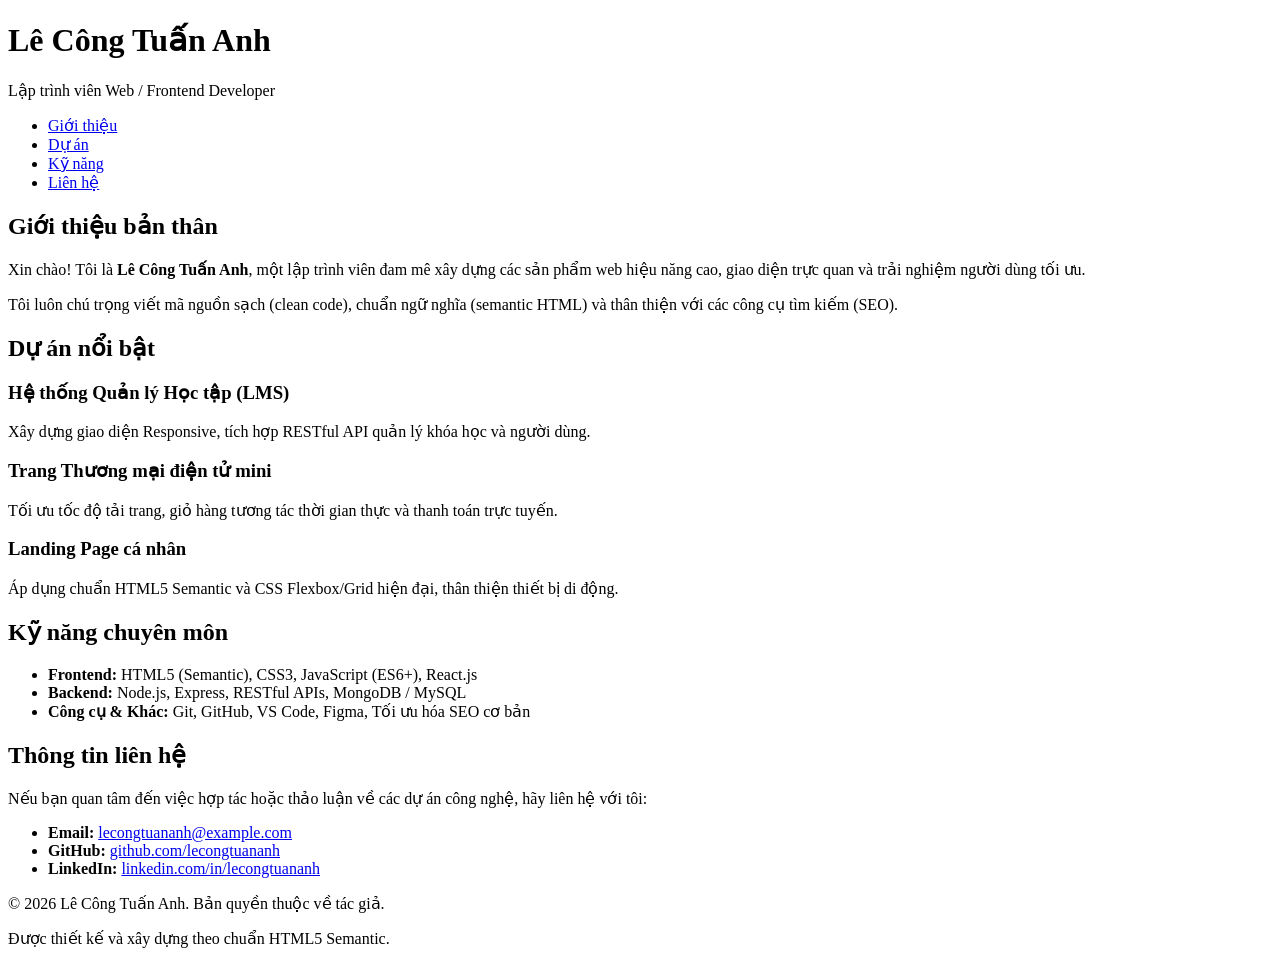
==== index.html @ 3edb9e1e "Them index.html cua Tuan Anh" ====
<!DOCTYPE html>
<html lang="vi">
<head>
    <meta charset="UTF-8">
    <meta name="viewport" content="width=device-width, initial-scale=1.0">
    <title>Portfolio - Lê Công Tuấn Anh</title>
</head>
<body>

    <!-- ==========================================================================
        1. THẺ <header> (PHẦN ĐẦU TRANG)
        - VAI TRÒ SEMANTIC: 
          Đại diện cho phần đầu giới thiệu của toàn trang web hoặc của một phân đoạn.
          Thông thường, <header> chứa thông tin nhận diện thương hiệu cá nhân (tên, chức danh,
          ảnh đại diện, slogan) và thanh điều hướng chính (<nav>).
       ========================================================================== -->
    <header>
        <div class="logo">
            <h1>Lê Công Tuấn Anh</h1>
            <p>Lập trình viên Web / Frontend Developer</p>
        </div>

        <!-- ======================================================================
            2. THẺ <nav> (KHỐI ĐIỀU HƯỚNG)
            - VAI TRÒ SEMANTIC: 
              Xác định một khối chứa các liên kết điều hướng quan trọng của website 
              (chuyển hướng giữa các mục trong trang hoặc sang trang con).
              Giúp công cụ tìm kiếm (SEO) và thiết bị hỗ trợ tiếp cận (Screen Readers) 
              dễ dàng nhận diện đây là thanh menu chính.
           ====================================================================== -->
        <nav aria-label="Menu điều hướng chính">
            <ul>
                <li><a href="#about">Giới thiệu</a></li>
                <li><a href="#projects">Dự án</a></li>
                <li><a href="#skills">Kỹ năng</a></li>
                <li><a href="#contact">Liên hệ</a></li>
            </ul>
        </nav>
    </header>

    <!-- ==========================================================================
        3. THẺ <main> (NỘI DUNG TRỌNG TÂM CỦA TRANG)
        - VAI TRÒ SEMANTIC: 
          Bao bọc toàn bộ nội dung chính, quan trọng và duy nhất của trang web.
          Chuẩn HTML5 quy định: Trong một tài liệu web chỉ nên có duy nhất 1 thẻ <main> 
          hiển thị (không ẩn). Nội dung trong <main> không được lặp lại ở các trang khác 
          (như menu chung, sidebar dùng chung hay footer chung).
       ========================================================================== -->
    <main>

        <!-- ======================================================================
            4. THẺ <section> (CÁC PHÂN ĐOẠN NỘI DUNG THEO CHỦ ĐỀ)
            - VAI TRÒ SEMANTIC: 
              Đại diện cho một phân đoạn tài liệu độc lập theo một chủ đề cụ thể.
              Theo tiêu chuẩn HTML5, mỗi <section> nên đi kèm một thẻ tiêu đề (heading 
              từ <h2> đến <h6>) để định danh và phân cấp cấu trúc cho công cụ tìm kiếm.
           ====================================================================== -->

        <!-- Section 1: Giới thiệu bản thân -->
        <section id="about">
            <h2>Giới thiệu bản thân</h2>
            <p>
                Xin chào! Tôi là <strong>Lê Công Tuấn Anh</strong>, một lập trình viên đam mê xây dựng 
                các sản phẩm web hiệu năng cao, giao diện trực quan và trải nghiệm người dùng tối ưu.
            </p>
            <p>
                Tôi luôn chú trọng viết mã nguồn sạch (clean code), chuẩn ngữ nghĩa (semantic HTML) 
                và thân thiện với các công cụ tìm kiếm (SEO).
            </p>
        </section>

        <!-- Section 2: Dự án tiêu biểu -->
        <section id="projects">
            <h2>Dự án nổi bật</h2>
            <div class="project-grid">
                <article class="project-card">
                    <h3>Hệ thống Quản lý Học tập (LMS)</h3>
                    <p>Xây dựng giao diện Responsive, tích hợp RESTful API quản lý khóa học và người dùng.</p>
                </article>
                <article class="project-card">
                    <h3>Trang Thương mại điện tử mini</h3>
                    <p>Tối ưu tốc độ tải trang, giỏ hàng tương tác thời gian thực và thanh toán trực tuyến.</p>
                </article>
                <article class="project-card">
                    <h3>Landing Page cá nhân</h3>
                    <p>Áp dụng chuẩn HTML5 Semantic và CSS Flexbox/Grid hiện đại, thân thiện thiết bị di động.</p>
                </article>
            </div>
        </section>

        <!-- Section 3: Kỹ năng chuyên môn -->
        <section id="skills">
            <h2>Kỹ năng chuyên môn</h2>
            <ul class="skills-list">
                <li><strong>Frontend:</strong> HTML5 (Semantic), CSS3, JavaScript (ES6+), React.js</li>
                <li><strong>Backend:</strong> Node.js, Express, RESTful APIs, MongoDB / MySQL</li>
                <li><strong>Công cụ & Khác:</strong> Git, GitHub, VS Code, Figma, Tối ưu hóa SEO cơ bản</li>
            </ul>
        </section>

        <!-- Section 4 (Bổ sung): Liên hệ -->
        <section id="contact">
            <h2>Thông tin liên hệ</h2>
            <p>Nếu bạn quan tâm đến việc hợp tác hoặc thảo luận về các dự án công nghệ, hãy liên hệ với tôi:</p>
            <ul class="skills-list">
                <li><strong>Email:</strong> <a href="mailto:lecongtuananh@example.com">lecongtuananh@example.com</a></li>
                <li><strong>GitHub:</strong> <a href="https://github.com" target="_blank" rel="noopener noreferrer">github.com/lecongtuananh</a></li>
                <li><strong>LinkedIn:</strong> <a href="https://linkedin.com" target="_blank" rel="noopener noreferrer">linkedin.com/in/lecongtuananh</a></li>
            </ul>
        </section>

    </main>

    <!-- ==========================================================================
        5. THẺ <footer> (PHẦN CHÂN TRANG)
        - VAI TRÒ SEMANTIC: 
          Đại diện cho phần kết thúc của trang web (hoặc của một section/article).
          Thường chứa các thông tin như: Bản quyền tác giả (copyright), các liên kết pháp lý,
          chính sách bảo mật, liên kết mạng xã hội hoặc thông tin tác giả.
       ========================================================================== -->
    <footer>
        <p>&copy; 2026 Lê Công Tuấn Anh. Bản quyền thuộc về tác giả.</p>
        <p>Được thiết kế và xây dựng theo chuẩn HTML5 Semantic.</p>
    </footer>

</body>
</html>
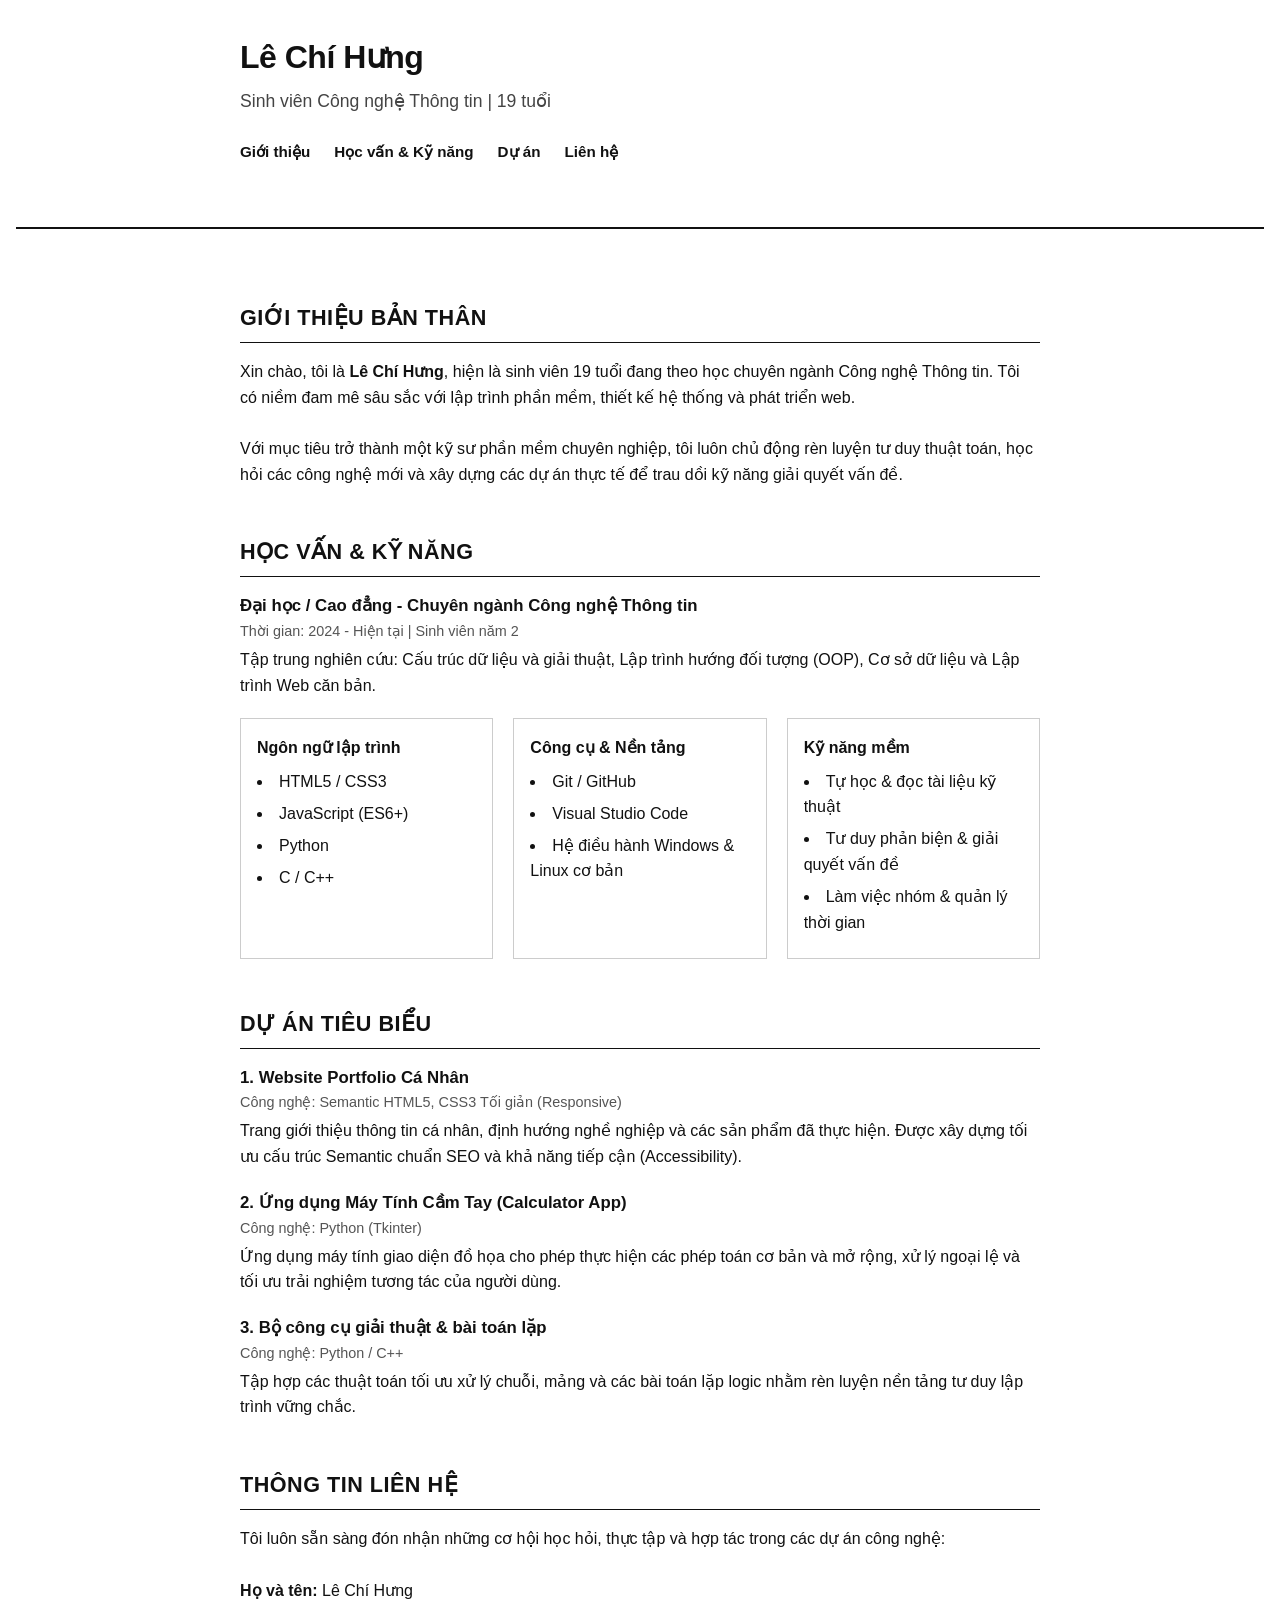
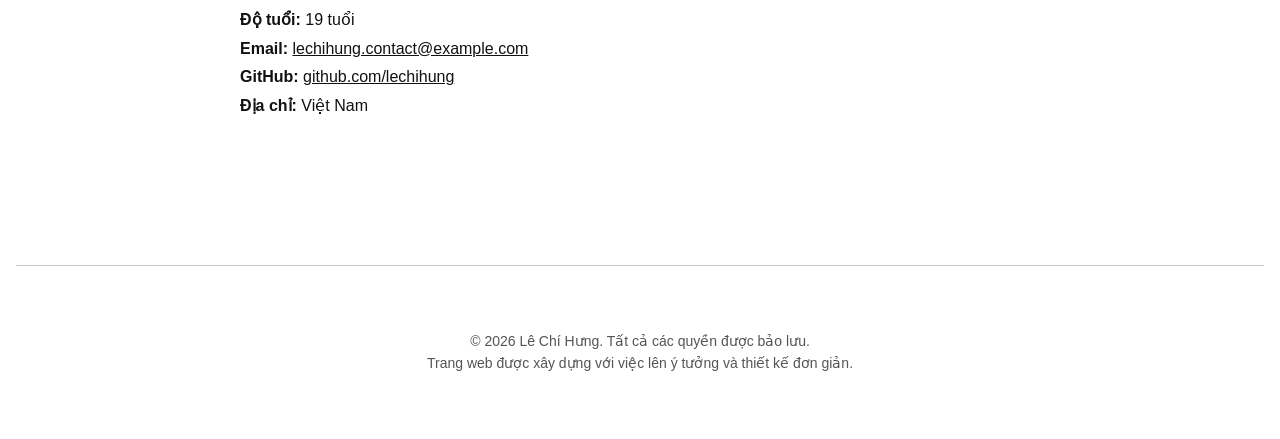
==== commit fabdd38d: "Add files via upload" ====
--- a/index.html
+++ b/index.html
@@ -3,124 +3,359 @@
 <head>
     <meta charset="UTF-8">
     <meta name="viewport" content="width=device-width, initial-scale=1.0">
-    <title>Portfolio - Lê Công Tuấn Anh</title>
+    <meta name="description" content="Portfolio cá nhân của Lê Chí Hưng - Sinh viên Công nghệ thông tin">
+    <title>Lê Chí Hưng | Portfolio</title>
+    <style>
+        /* ============================================================
+           CSS RESET & PHONG CÁCH TỐI GIẢN (NỀN TRẮNG CHỮ ĐEN)
+           Đảm bảo tính dễ đọc, chuẩn typography và bố cục sạch sẽ
+           ============================================================ */
+        * {
+            margin: 0;
+            padding: 0;
+            box-sizing: border-box;
+        }
+
+        body {
+            font-family: -apple-system, BlinkMacSystemFont, "Segoe UI", Roboto, "Helvetica Neue", Arial, sans-serif;
+            background-color: #ffffff;
+            color: #111111;
+            line-height: 1.6;
+            padding: 0 1rem;
+        }
+
+        .container {
+            max-width: 800px;
+            margin: 0 auto;
+            padding: 2rem 0;
+        }
+
+        /* HEADER & NAVIGATION */
+        header {
+            border-bottom: 2px solid #111111;
+            padding-bottom: 1.5rem;
+            margin-bottom: 2.5rem;
+        }
+
+        .site-title {
+            font-size: 2rem;
+            font-weight: 700;
+            letter-spacing: -0.5px;
+            margin-bottom: 0.25rem;
+        }
+
+        .site-subtitle {
+            font-size: 1.1rem;
+            color: #444444;
+            margin-bottom: 1rem;
+        }
+
+        nav ul {
+            display: flex;
+            gap: 1.5rem;
+            list-style: none;
+            padding-top: 0.5rem;
+        }
+
+        nav a {
+            color: #111111;
+            text-decoration: none;
+            font-weight: 600;
+            font-size: 0.95rem;
+            border-bottom: 1px solid transparent;
+            transition: border-color 0.2s ease;
+        }
+
+        nav a:hover,
+        nav a:focus {
+            border-bottom: 1px solid #111111;
+        }
+
+        /* MAIN & SECTIONS */
+        section {
+            margin-bottom: 3rem;
+        }
+
+        section h2 {
+            font-size: 1.35rem;
+            text-transform: uppercase;
+            letter-spacing: 0.5px;
+            border-bottom: 1px solid #111111;
+            padding-bottom: 0.4rem;
+            margin-bottom: 1rem;
+        }
+
+        /* DANH SÁCH & NỘI DUNG */
+        ul {
+            list-style-position: inside;
+            margin-top: 0.5rem;
+        }
+
+        li {
+            margin-bottom: 0.4rem;
+        }
+
+        .item-block {
+            margin-bottom: 1.25rem;
+        }
+
+        .item-title {
+            font-weight: 600;
+            font-size: 1.05rem;
+        }
+
+        .item-meta {
+            font-size: 0.9rem;
+            color: #555555;
+            margin-bottom: 0.25rem;
+        }
+
+        /* BẢNG KỸ NĂNG */
+        .skills-grid {
+            display: grid;
+            grid-template-columns: repeat(auto-fit, minmax(220px, 1fr));
+            gap: 1.25rem;
+            margin-top: 0.75rem;
+        }
+
+        .skill-category {
+            border: 1px solid #cccccc;
+            padding: 1rem;
+        }
+
+        .skill-category h3 {
+            font-size: 1rem;
+            margin-bottom: 0.5rem;
+            font-weight: 600;
+        }
+
+        /* LIÊN HỆ */
+        address {
+            font-style: normal;
+            line-height: 1.8;
+        }
+
+        address a {
+            color: #111111;
+            text-decoration: underline;
+        }
+
+        /* FOOTER */
+        footer {
+            border-top: 1px solid #cccccc;
+            padding: 2rem 0;
+            text-align: center;
+            font-size: 0.875rem;
+            color: #555555;
+            margin-top: 4rem;
+        }
+
+        @media (max-width: 600px) {
+            nav ul {
+                flex-wrap: wrap;
+                gap: 0.75rem 1.25rem;
+            }
+        }
+    </style>
 </head>
 <body>
 
-    <!-- ==========================================================================
-        1. THẺ <header> (PHẦN ĐẦU TRANG)
-        - VAI TRÒ SEMANTIC: 
-          Đại diện cho phần đầu giới thiệu của toàn trang web hoặc của một phân đoạn.
-          Thông thường, <header> chứa thông tin nhận diện thương hiệu cá nhân (tên, chức danh,
-          ảnh đại diện, slogan) và thanh điều hướng chính (<nav>).
-       ========================================================================== -->
+    <!--
+      ==========================================================================
+      1. THẺ <header>:
+      - Vai trò Semantic: Đại diện cho phần mở đầu hoặc phần đầu trang của tài liệu (hoặc của một section).
+      - Chức năng: Thường chứa logo, tên trang, tiêu đề chính (h1), slogan và thanh điều hướng chính.
+      - Tầm quan trọng: Giúp công cụ tìm kiếm (SEO) và thiết bị hỗ trợ tiếp cận (Screen Readers)
+        nhận biết ngay đây là vùng chứa thông tin định danh của website.
+      ==========================================================================
+    -->
     <header>
-        <div class="logo">
-            <h1>Lê Công Tuấn Anh</h1>
-            <p>Lập trình viên Web / Frontend Developer</p>
+        <div class="container">
+            <h1 class="site-title">Lê Chí Hưng</h1>
+            <p class="site-subtitle">Sinh viên Công nghệ Thông tin | 19 tuổi</p>
+
+            <!--
+              ======================================================================
+              2. THẺ <nav>:
+              - Vai trò Semantic: Xác định vùng chứa các liên kết điều hướng quan trọng của trang.
+              - Chức năng: Chứa danh sách các liên kết nội bộ (nhảy đến các section) hoặc ngoại bộ.
+              - Tầm quan trọng: Trình đọc màn hình (Screen Reader) có thể cung cấp phím tắt
+                cho người khiếm thị bỏ qua nội dung này hoặc chuyển thẳng đến vùng điều hướng.
+              ======================================================================
+            -->
+            <nav aria-label="Điều hướng chính">
+                <ul>
+                    <li><a href="#about">Giới thiệu</a></li>
+                    <li><a href="#education-skills">Học vấn & Kỹ năng</a></li>
+                    <li><a href="#projects">Dự án</a></li>
+                    <li><a href="#contact">Liên hệ</a></li>
+                </ul>
+            </nav>
         </div>
-
-        <!-- ======================================================================
-            2. THẺ <nav> (KHỐI ĐIỀU HƯỚNG)
-            - VAI TRÒ SEMANTIC: 
-              Xác định một khối chứa các liên kết điều hướng quan trọng của website 
-              (chuyển hướng giữa các mục trong trang hoặc sang trang con).
-              Giúp công cụ tìm kiếm (SEO) và thiết bị hỗ trợ tiếp cận (Screen Readers) 
-              dễ dàng nhận diện đây là thanh menu chính.
-           ====================================================================== -->
-        <nav aria-label="Menu điều hướng chính">
-            <ul>
-                <li><a href="#about">Giới thiệu</a></li>
-                <li><a href="#projects">Dự án</a></li>
-                <li><a href="#skills">Kỹ năng</a></li>
-                <li><a href="#contact">Liên hệ</a></li>
-            </ul>
-        </nav>
     </header>
 
-    <!-- ==========================================================================
-        3. THẺ <main> (NỘI DUNG TRỌNG TÂM CỦA TRANG)
-        - VAI TRÒ SEMANTIC: 
-          Bao bọc toàn bộ nội dung chính, quan trọng và duy nhất của trang web.
-          Chuẩn HTML5 quy định: Trong một tài liệu web chỉ nên có duy nhất 1 thẻ <main> 
-          hiển thị (không ẩn). Nội dung trong <main> không được lặp lại ở các trang khác 
-          (như menu chung, sidebar dùng chung hay footer chung).
-       ========================================================================== -->
-    <main>
-
-        <!-- ======================================================================
-            4. THẺ <section> (CÁC PHÂN ĐOẠN NỘI DUNG THEO CHỦ ĐỀ)
-            - VAI TRÒ SEMANTIC: 
-              Đại diện cho một phân đoạn tài liệu độc lập theo một chủ đề cụ thể.
-              Theo tiêu chuẩn HTML5, mỗi <section> nên đi kèm một thẻ tiêu đề (heading 
-              từ <h2> đến <h6>) để định danh và phân cấp cấu trúc cho công cụ tìm kiếm.
-           ====================================================================== -->
-
-        <!-- Section 1: Giới thiệu bản thân -->
+    <!--
+      ==========================================================================
+      3. THẺ <main>:
+      - Vai trò Semantic: Đại diện cho phần nội dung trung tâm, độc nhất và quan trọng nhất của trang.
+      - Quy chuẩn: Trong một tài liệu HTML chuẩn, chỉ nên có DUY NHẤT một thẻ <main> không bị ẩn.
+        Thẻ này KHÔNG được chứa các thành phần lặp lại trên nhiều trang (như logo, nav, footer bản quyền).
+      - Tầm quan trọng: Tối ưu SEO mạnh mẽ vì bot tìm kiếm sẽ tập trung lấy chỉ mục nội dung ở đây.
+      ==========================================================================
+    -->
+    <main class="container">
+
+        <!--
+          ======================================================================
+          4. THẺ <section> (Section 1: Giới thiệu bản thân):
+          - Vai trò Semantic: Đại diện cho một phân đoạn tài liệu theo chủ đề cụ thể.
+          - Quy chuẩn: Một <section> hợp lệ về mặt ngữ nghĩa nên luôn bắt đầu bằng một tiêu đề (h2 - h6).
+          - Chức năng: Nhóm các thông tin tổng quan, tiểu sử và định hướng phát triển bản thân.
+          ======================================================================
+        -->
         <section id="about">
             <h2>Giới thiệu bản thân</h2>
             <p>
-                Xin chào! Tôi là <strong>Lê Công Tuấn Anh</strong>, một lập trình viên đam mê xây dựng 
-                các sản phẩm web hiệu năng cao, giao diện trực quan và trải nghiệm người dùng tối ưu.
+                Xin chào, tôi là <strong>Lê Chí Hưng</strong>, hiện là sinh viên 19 tuổi đang theo học chuyên ngành 
+                Công nghệ Thông tin. Tôi có niềm đam mê sâu sắc với lập trình phần mềm, thiết kế hệ thống và phát triển web.
             </p>
+            <br>
             <p>
-                Tôi luôn chú trọng viết mã nguồn sạch (clean code), chuẩn ngữ nghĩa (semantic HTML) 
-                và thân thiện với các công cụ tìm kiếm (SEO).
+                Với mục tiêu trở thành một kỹ sư phần mềm chuyên nghiệp, tôi luôn chủ động rèn luyện tư duy thuật toán, 
+                học hỏi các công nghệ mới và xây dựng các dự án thực tế để trau dồi kỹ năng giải quyết vấn đề.
             </p>
         </section>
 
-        <!-- Section 2: Dự án tiêu biểu -->
-        <section id="projects">
-            <h2>Dự án nổi bật</h2>
-            <div class="project-grid">
-                <article class="project-card">
-                    <h3>Hệ thống Quản lý Học tập (LMS)</h3>
-                    <p>Xây dựng giao diện Responsive, tích hợp RESTful API quản lý khóa học và người dùng.</p>
-                </article>
-                <article class="project-card">
-                    <h3>Trang Thương mại điện tử mini</h3>
-                    <p>Tối ưu tốc độ tải trang, giỏ hàng tương tác thời gian thực và thanh toán trực tuyến.</p>
-                </article>
-                <article class="project-card">
-                    <h3>Landing Page cá nhân</h3>
-                    <p>Áp dụng chuẩn HTML5 Semantic và CSS Flexbox/Grid hiện đại, thân thiện thiết bị di động.</p>
-                </article>
+        <!--
+          ======================================================================
+          5. THẺ <section> (Section 2: Học vấn & Kỹ năng):
+          - Vai trò Semantic: Nhóm toàn bộ thông tin liên quan đến quá trình đào tạo và năng lực kỹ thuật.
+          - Chức năng: Giúp nhà tuyển dụng hoặc người xem nắm bắt nhanh trình độ và chuyên môn.
+          ======================================================================
+        -->
+        <section id="education-skills">
+            <h2>Học vấn & Kỹ năng</h2>
+
+            <div class="item-block">
+                <h3 class="item-title">Đại học / Cao đẳng - Chuyên ngành Công nghệ Thông tin</h3>
+                <p class="item-meta">Thời gian: 2024 - Hiện tại | Sinh viên năm 2</p>
+                <p>Tập trung nghiên cứu: Cấu trúc dữ liệu và giải thuật, Lập trình hướng đối tượng (OOP), Cơ sở dữ liệu và Lập trình Web căn bản.</p>
+            </div>
+
+            <div class="skills-grid">
+                <div class="skill-category">
+                    <h3>Ngôn ngữ lập trình</h3>
+                    <ul>
+                        <li>HTML5 / CSS3</li>
+                        <li>JavaScript (ES6+)</li>
+                        <li>Python</li>
+                        <li>C / C++</li>
+                    </ul>
+                </div>
+
+                <div class="skill-category">
+                    <h3>Công cụ & Nền tảng</h3>
+                    <ul>
+                        <li>Git / GitHub</li>
+                        <li>Visual Studio Code</li>
+                        <li>Hệ điều hành Windows & Linux cơ bản</li>
+                    </ul>
+                </div>
+
+                <div class="skill-category">
+                    <h3>Kỹ năng mềm</h3>
+                    <ul>
+                        <li>Tự học & đọc tài liệu kỹ thuật</li>
+                        <li>Tư duy phản biện & giải quyết vấn đề</li>
+                        <li>Làm việc nhóm & quản lý thời gian</li>
+                    </ul>
+                </div>
             </div>
         </section>
 
-        <!-- Section 3: Kỹ năng chuyên môn -->
-        <section id="skills">
-            <h2>Kỹ năng chuyên môn</h2>
-            <ul class="skills-list">
-                <li><strong>Frontend:</strong> HTML5 (Semantic), CSS3, JavaScript (ES6+), React.js</li>
-                <li><strong>Backend:</strong> Node.js, Express, RESTful APIs, MongoDB / MySQL</li>
-                <li><strong>Công cụ & Khác:</strong> Git, GitHub, VS Code, Figma, Tối ưu hóa SEO cơ bản</li>
-            </ul>
+        <!--
+          ======================================================================
+          6. THẺ <section> (Section 3: Dự án cá nhân):
+          - Vai trò Semantic: Nhóm các sản phẩm hoặc bài tập lập trình tiêu biểu đã thực hiện.
+          - Có thể kết hợp thêm thẻ <article> bên trong: mỗi dự án là một đơn vị nội dung độc lập,
+            có thể tồn tại độc lập mà vẫn có nghĩa.
+          ======================================================================
+        -->
+        <section id="projects">
+            <h2>Dự án tiêu biểu</h2>
+
+            <!--
+              THẺ <article>:
+              - Đại diện cho một bài viết, mục tin tức hoặc một sản phẩm độc lập có thể phân phối độc lập.
+            -->
+            <article class="item-block">
+                <h3 class="item-title">1. Website Portfolio Cá Nhân</h3>
+                <p class="item-meta">Công nghệ: Semantic HTML5, CSS3 Tối giản (Responsive)</p>
+                <p>
+                    Trang giới thiệu thông tin cá nhân, định hướng nghề nghiệp và các sản phẩm đã thực hiện.
+                    Được xây dựng tối ưu cấu trúc Semantic chuẩn SEO và khả năng tiếp cận (Accessibility).
+                </p>
+            </article>
+
+            <article class="item-block">
+                <h3 class="item-title">2. Ứng dụng Máy Tính Cầm Tay (Calculator App)</h3>
+                <p class="item-meta">Công nghệ: Python (Tkinter)</p>
+                <p>
+                    Ứng dụng máy tính giao diện đồ họa cho phép thực hiện các phép toán cơ bản và mở rộng, 
+                    xử lý ngoại lệ và tối ưu trải nghiệm tương tác của người dùng.
+                </p>
+            </article>
+
+            <article class="item-block">
+                <h3 class="item-title">3. Bộ công cụ giải thuật & bài toán lặp</h3>
+                <p class="item-meta">Công nghệ: Python / C++</p>
+                <p>
+                    Tập hợp các thuật toán tối ưu xử lý chuỗi, mảng và các bài toán lặp logic nhằm rèn luyện 
+                    nền tảng tư duy lập trình vững chắc.
+                </p>
+            </article>
         </section>
 
-        <!-- Section 4 (Bổ sung): Liên hệ -->
+        <!--
+          ======================================================================
+          7. THẺ <section> (Section 4: Thông tin liên hệ):
+          - Vai trò Semantic: Khu vực cung cấp phương thức liên lạc.
+          - Kết hợp với thẻ <address>: Thẻ ngữ nghĩa chuyên dụng để chứa thông tin liên hệ của tác giả.
+          ======================================================================
+        -->
         <section id="contact">
             <h2>Thông tin liên hệ</h2>
-            <p>Nếu bạn quan tâm đến việc hợp tác hoặc thảo luận về các dự án công nghệ, hãy liên hệ với tôi:</p>
-            <ul class="skills-list">
-                <li><strong>Email:</strong> <a href="mailto:lecongtuananh@example.com">lecongtuananh@example.com</a></li>
-                <li><strong>GitHub:</strong> <a href="https://github.com" target="_blank" rel="noopener noreferrer">github.com/lecongtuananh</a></li>
-                <li><strong>LinkedIn:</strong> <a href="https://linkedin.com" target="_blank" rel="noopener noreferrer">linkedin.com/in/lecongtuananh</a></li>
-            </ul>
+            <p>Tôi luôn sẵn sàng đón nhận những cơ hội học hỏi, thực tập và hợp tác trong các dự án công nghệ:</p>
+            <br>
+            <!--
+              THẺ <address>:
+              - Xác định thông tin liên hệ (email, số điện thoại, địa chỉ, tài khoản xã hội) của tác giả/chủ sở hữu tài liệu.
+            -->
+            <address>
+                <p><strong>Họ và tên:</strong> Lê Chí Hưng</p>
+                <p><strong>Độ tuổi:</strong> 19 tuổi</p>
+                <p><strong>Email:</strong> <a href="mailto:lechihung.contact@example.com">lechihung.contact@example.com</a></p>
+                <p><strong>GitHub:</strong> <a href="https://github.com" target="_blank" rel="noopener noreferrer">github.com/lechihung</a></p>
+                <p><strong>Địa chỉ:</strong> Việt Nam</p>
+            </address>
         </section>
 
     </main>
 
-    <!-- ==========================================================================
-        5. THẺ <footer> (PHẦN CHÂN TRANG)
-        - VAI TRÒ SEMANTIC: 
-          Đại diện cho phần kết thúc của trang web (hoặc của một section/article).
-          Thường chứa các thông tin như: Bản quyền tác giả (copyright), các liên kết pháp lý,
-          chính sách bảo mật, liên kết mạng xã hội hoặc thông tin tác giả.
-       ========================================================================== -->
+    <!--
+      ==========================================================================
+      8. THẺ <footer>:
+      - Vai trò Semantic: Đại diện cho phần chân trang của tài liệu hoặc section.
+      - Chức năng: Chứa thông tin bản quyền (copyright), ghi chú pháp lý, ngày tháng cập nhật,
+        hoặc các liên kết bổ sung.
+      - Tầm quan trọng: Cung cấp điểm kết thúc rõ ràng cho trang và các thông tin pháp lý tiêu chuẩn.
+      ==========================================================================
+    -->
     <footer>
-        <p>&copy; 2026 Lê Công Tuấn Anh. Bản quyền thuộc về tác giả.</p>
-        <p>Được thiết kế và xây dựng theo chuẩn HTML5 Semantic.</p>
+        <div class="container">
+            <p>&copy; 2026 Lê Chí Hưng. Tất cả các quyền được bảo lưu.</p>
+            <p>Trang web được xây dựng với việc lên ý tưởng và thiết kế đơn giản.</p>
+        </div>
     </footer>
 
 </body>
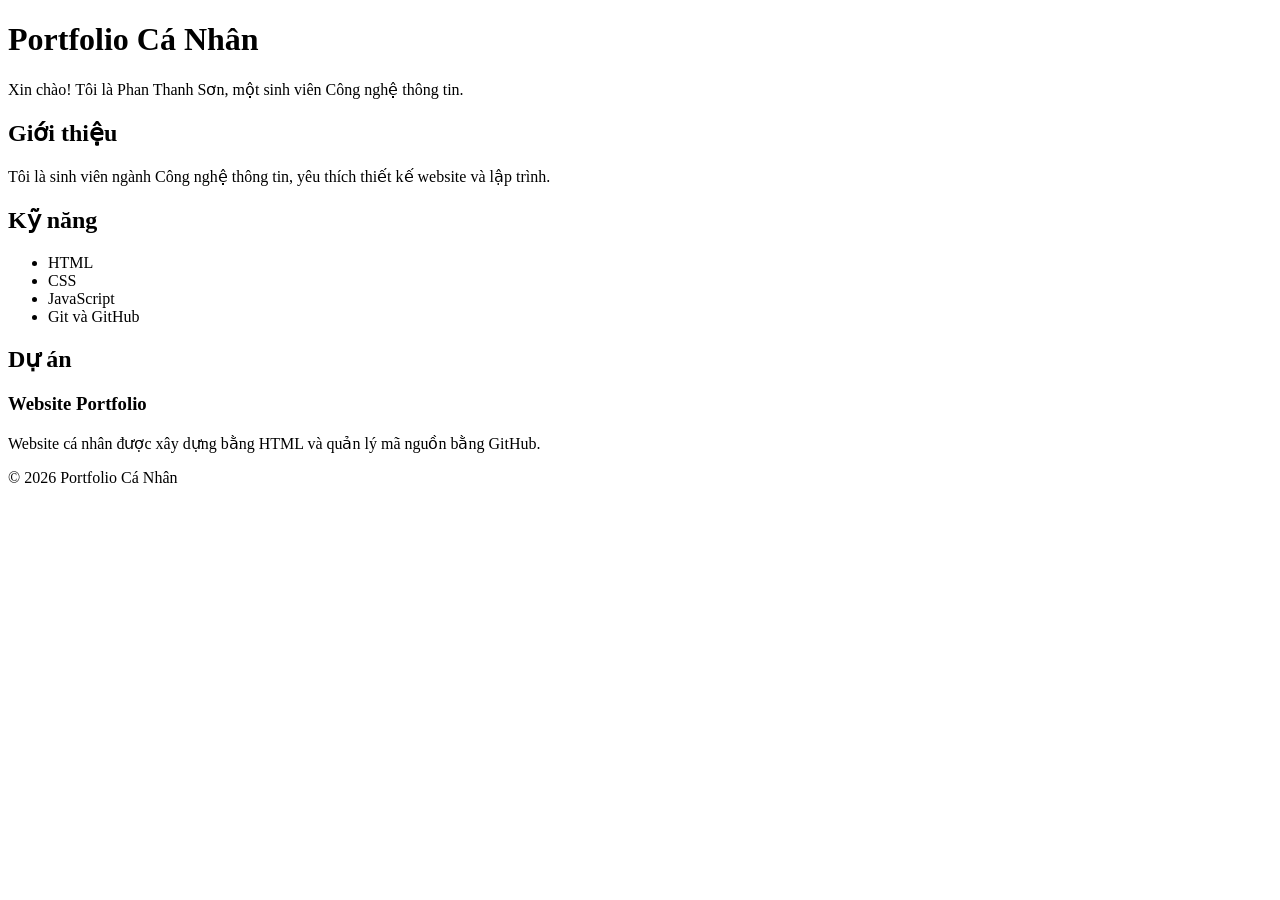
==== commit 6675d326: "doi ten" ====
--- a/index.html
+++ b/index.html
@@ -3,360 +3,58 @@
 <head>
     <meta charset="UTF-8">
     <meta name="viewport" content="width=device-width, initial-scale=1.0">
-    <meta name="description" content="Portfolio cá nhân của Lê Chí Hưng - Sinh viên Công nghệ thông tin">
-    <title>Lê Chí Hưng | Portfolio</title>
-    <style>
-        /* ============================================================
-           CSS RESET & PHONG CÁCH TỐI GIẢN (NỀN TRẮNG CHỮ ĐEN)
-           Đảm bảo tính dễ đọc, chuẩn typography và bố cục sạch sẽ
-           ============================================================ */
-        * {
-            margin: 0;
-            padding: 0;
-            box-sizing: border-box;
-        }
+    <title>Portfolio cá nhân</title>
+</head>
 
-        body {
-            font-family: -apple-system, BlinkMacSystemFont, "Segoe UI", Roboto, "Helvetica Neue", Arial, sans-serif;
-            background-color: #ffffff;
-            color: #111111;
-            line-height: 1.6;
-            padding: 0 1rem;
-        }
-
-        .container {
-            max-width: 800px;
-            margin: 0 auto;
-            padding: 2rem 0;
-        }
-
-        /* HEADER & NAVIGATION */
-        header {
-            border-bottom: 2px solid #111111;
-            padding-bottom: 1.5rem;
-            margin-bottom: 2.5rem;
-        }
-
-        .site-title {
-            font-size: 2rem;
-            font-weight: 700;
-            letter-spacing: -0.5px;
-            margin-bottom: 0.25rem;
-        }
-
-        .site-subtitle {
-            font-size: 1.1rem;
-            color: #444444;
-            margin-bottom: 1rem;
-        }
-
-        nav ul {
-            display: flex;
-            gap: 1.5rem;
-            list-style: none;
-            padding-top: 0.5rem;
-        }
-
-        nav a {
-            color: #111111;
-            text-decoration: none;
-            font-weight: 600;
-            font-size: 0.95rem;
-            border-bottom: 1px solid transparent;
-            transition: border-color 0.2s ease;
-        }
-
-        nav a:hover,
-        nav a:focus {
-            border-bottom: 1px solid #111111;
-        }
-
-        /* MAIN & SECTIONS */
-        section {
-            margin-bottom: 3rem;
-        }
-
-        section h2 {
-            font-size: 1.35rem;
-            text-transform: uppercase;
-            letter-spacing: 0.5px;
-            border-bottom: 1px solid #111111;
-            padding-bottom: 0.4rem;
-            margin-bottom: 1rem;
-        }
-
-        /* DANH SÁCH & NỘI DUNG */
-        ul {
-            list-style-position: inside;
-            margin-top: 0.5rem;
-        }
-
-        li {
-            margin-bottom: 0.4rem;
-        }
-
-        .item-block {
-            margin-bottom: 1.25rem;
-        }
-
-        .item-title {
-            font-weight: 600;
-            font-size: 1.05rem;
-        }
-
-        .item-meta {
-            font-size: 0.9rem;
-            color: #555555;
-            margin-bottom: 0.25rem;
-        }
-
-        /* BẢNG KỸ NĂNG */
-        .skills-grid {
-            display: grid;
-            grid-template-columns: repeat(auto-fit, minmax(220px, 1fr));
-            gap: 1.25rem;
-            margin-top: 0.75rem;
-        }
-
-        .skill-category {
-            border: 1px solid #cccccc;
-            padding: 1rem;
-        }
-
-        .skill-category h3 {
-            font-size: 1rem;
-            margin-bottom: 0.5rem;
-            font-weight: 600;
-        }
-
-        /* LIÊN HỆ */
-        address {
-            font-style: normal;
-            line-height: 1.8;
-        }
-
-        address a {
-            color: #111111;
-            text-decoration: underline;
-        }
-
-        /* FOOTER */
-        footer {
-            border-top: 1px solid #cccccc;
-            padding: 2rem 0;
-            text-align: center;
-            font-size: 0.875rem;
-            color: #555555;
-            margin-top: 4rem;
-        }
-
-        @media (max-width: 600px) {
-            nav ul {
-                flex-wrap: wrap;
-                gap: 0.75rem 1.25rem;
-            }
-        }
-    </style>
-</head>
 <body>
 
-    <!--
-      ==========================================================================
-      1. THẺ <header>:
-      - Vai trò Semantic: Đại diện cho phần mở đầu hoặc phần đầu trang của tài liệu (hoặc của một section).
-      - Chức năng: Thường chứa logo, tên trang, tiêu đề chính (h1), slogan và thanh điều hướng chính.
-      - Tầm quan trọng: Giúp công cụ tìm kiếm (SEO) và thiết bị hỗ trợ tiếp cận (Screen Readers)
-        nhận biết ngay đây là vùng chứa thông tin định danh của website.
-      ==========================================================================
-    -->
+    <!-- Header: Phần đầu trang, giới thiệu ngắn gọn về cá nhân -->
     <header>
-        <div class="container">
-            <h1 class="site-title">Lê Chí Hưng</h1>
-            <p class="site-subtitle">Sinh viên Công nghệ Thông tin | 19 tuổi</p>
-
-            <!--
-              ======================================================================
-              2. THẺ <nav>:
-              - Vai trò Semantic: Xác định vùng chứa các liên kết điều hướng quan trọng của trang.
-              - Chức năng: Chứa danh sách các liên kết nội bộ (nhảy đến các section) hoặc ngoại bộ.
-              - Tầm quan trọng: Trình đọc màn hình (Screen Reader) có thể cung cấp phím tắt
-                cho người khiếm thị bỏ qua nội dung này hoặc chuyển thẳng đến vùng điều hướng.
-              ======================================================================
-            -->
-            <nav aria-label="Điều hướng chính">
-                <ul>
-                    <li><a href="#about">Giới thiệu</a></li>
-                    <li><a href="#education-skills">Học vấn & Kỹ năng</a></li>
-                    <li><a href="#projects">Dự án</a></li>
-                    <li><a href="#contact">Liên hệ</a></li>
-                </ul>
-            </nav>
-        </div>
+        <h1>Portfolio Cá Nhân</h1>
+        <p>Xin chào! Tôi là Phan Thanh Sơn, một sinh viên Công nghệ thông tin.</p>
     </header>
 
-    <!--
-      ==========================================================================
-      3. THẺ <main>:
-      - Vai trò Semantic: Đại diện cho phần nội dung trung tâm, độc nhất và quan trọng nhất của trang.
-      - Quy chuẩn: Trong một tài liệu HTML chuẩn, chỉ nên có DUY NHẤT một thẻ <main> không bị ẩn.
-        Thẻ này KHÔNG được chứa các thành phần lặp lại trên nhiều trang (như logo, nav, footer bản quyền).
-      - Tầm quan trọng: Tối ưu SEO mạnh mẽ vì bot tìm kiếm sẽ tập trung lấy chỉ mục nội dung ở đây.
-      ==========================================================================
-    -->
-    <main class="container">
+    <!-- Main: Chứa toàn bộ nội dung chính của trang Portfolio -->
+    <main>
 
-        <!--
-          ======================================================================
-          4. THẺ <section> (Section 1: Giới thiệu bản thân):
-          - Vai trò Semantic: Đại diện cho một phân đoạn tài liệu theo chủ đề cụ thể.
-          - Quy chuẩn: Một <section> hợp lệ về mặt ngữ nghĩa nên luôn bắt đầu bằng một tiêu đề (h2 - h6).
-          - Chức năng: Nhóm các thông tin tổng quan, tiểu sử và định hướng phát triển bản thân.
-          ======================================================================
-        -->
-        <section id="about">
-            <h2>Giới thiệu bản thân</h2>
+        <!-- Section 1: Giới thiệu thông tin cá nhân -->
+        <section>
+            <h2>Giới thiệu</h2>
             <p>
-                Xin chào, tôi là <strong>Lê Chí Hưng</strong>, hiện là sinh viên 19 tuổi đang theo học chuyên ngành 
-                Công nghệ Thông tin. Tôi có niềm đam mê sâu sắc với lập trình phần mềm, thiết kế hệ thống và phát triển web.
-            </p>
-            <br>
-            <p>
-                Với mục tiêu trở thành một kỹ sư phần mềm chuyên nghiệp, tôi luôn chủ động rèn luyện tư duy thuật toán, 
-                học hỏi các công nghệ mới và xây dựng các dự án thực tế để trau dồi kỹ năng giải quyết vấn đề.
+                Tôi là sinh viên ngành Công nghệ thông tin,
+                yêu thích thiết kế website và lập trình.
             </p>
         </section>
 
-        <!--
-          ======================================================================
-          5. THẺ <section> (Section 2: Học vấn & Kỹ năng):
-          - Vai trò Semantic: Nhóm toàn bộ thông tin liên quan đến quá trình đào tạo và năng lực kỹ thuật.
-          - Chức năng: Giúp nhà tuyển dụng hoặc người xem nắm bắt nhanh trình độ và chuyên môn.
-          ======================================================================
-        -->
-        <section id="education-skills">
-            <h2>Học vấn & Kỹ năng</h2>
-
-            <div class="item-block">
-                <h3 class="item-title">Đại học / Cao đẳng - Chuyên ngành Công nghệ Thông tin</h3>
-                <p class="item-meta">Thời gian: 2024 - Hiện tại | Sinh viên năm 2</p>
-                <p>Tập trung nghiên cứu: Cấu trúc dữ liệu và giải thuật, Lập trình hướng đối tượng (OOP), Cơ sở dữ liệu và Lập trình Web căn bản.</p>
-            </div>
-
-            <div class="skills-grid">
-                <div class="skill-category">
-                    <h3>Ngôn ngữ lập trình</h3>
-                    <ul>
-                        <li>HTML5 / CSS3</li>
-                        <li>JavaScript (ES6+)</li>
-                        <li>Python</li>
-                        <li>C / C++</li>
-                    </ul>
-                </div>
-
-                <div class="skill-category">
-                    <h3>Công cụ & Nền tảng</h3>
-                    <ul>
-                        <li>Git / GitHub</li>
-                        <li>Visual Studio Code</li>
-                        <li>Hệ điều hành Windows & Linux cơ bản</li>
-                    </ul>
-                </div>
-
-                <div class="skill-category">
-                    <h3>Kỹ năng mềm</h3>
-                    <ul>
-                        <li>Tự học & đọc tài liệu kỹ thuật</li>
-                        <li>Tư duy phản biện & giải quyết vấn đề</li>
-                        <li>Làm việc nhóm & quản lý thời gian</li>
-                    </ul>
-                </div>
-            </div>
+        <!-- Section 2: Trình bày các kỹ năng -->
+        <section>
+            <h2>Kỹ năng</h2>
+            <ul>
+                <li>HTML</li>
+                <li>CSS</li>
+                <li>JavaScript</li>
+                <li>Git và GitHub</li>
+            </ul>
         </section>
 
-        <!--
-          ======================================================================
-          6. THẺ <section> (Section 3: Dự án cá nhân):
-          - Vai trò Semantic: Nhóm các sản phẩm hoặc bài tập lập trình tiêu biểu đã thực hiện.
-          - Có thể kết hợp thêm thẻ <article> bên trong: mỗi dự án là một đơn vị nội dung độc lập,
-            có thể tồn tại độc lập mà vẫn có nghĩa.
-          ======================================================================
-        -->
-        <section id="projects">
-            <h2>Dự án tiêu biểu</h2>
-
-            <!--
-              THẺ <article>:
-              - Đại diện cho một bài viết, mục tin tức hoặc một sản phẩm độc lập có thể phân phối độc lập.
-            -->
-            <article class="item-block">
-                <h3 class="item-title">1. Website Portfolio Cá Nhân</h3>
-                <p class="item-meta">Công nghệ: Semantic HTML5, CSS3 Tối giản (Responsive)</p>
+        <!-- Section 3: Trình bày các dự án đã thực hiện -->
+        <section>
+            <h2>Dự án</h2>
+            <article>
+                <h3>Website Portfolio</h3>
                 <p>
-                    Trang giới thiệu thông tin cá nhân, định hướng nghề nghiệp và các sản phẩm đã thực hiện.
-                    Được xây dựng tối ưu cấu trúc Semantic chuẩn SEO và khả năng tiếp cận (Accessibility).
-                </p>
-            </article>
-
-            <article class="item-block">
-                <h3 class="item-title">2. Ứng dụng Máy Tính Cầm Tay (Calculator App)</h3>
-                <p class="item-meta">Công nghệ: Python (Tkinter)</p>
-                <p>
-                    Ứng dụng máy tính giao diện đồ họa cho phép thực hiện các phép toán cơ bản và mở rộng, 
-                    xử lý ngoại lệ và tối ưu trải nghiệm tương tác của người dùng.
-                </p>
-            </article>
-
-            <article class="item-block">
-                <h3 class="item-title">3. Bộ công cụ giải thuật & bài toán lặp</h3>
-                <p class="item-meta">Công nghệ: Python / C++</p>
-                <p>
-                    Tập hợp các thuật toán tối ưu xử lý chuỗi, mảng và các bài toán lặp logic nhằm rèn luyện 
-                    nền tảng tư duy lập trình vững chắc.
+                    Website cá nhân được xây dựng bằng HTML
+                    và quản lý mã nguồn bằng GitHub.
                 </p>
             </article>
         </section>
 
-        <!--
-          ======================================================================
-          7. THẺ <section> (Section 4: Thông tin liên hệ):
-          - Vai trò Semantic: Khu vực cung cấp phương thức liên lạc.
-          - Kết hợp với thẻ <address>: Thẻ ngữ nghĩa chuyên dụng để chứa thông tin liên hệ của tác giả.
-          ======================================================================
-        -->
-        <section id="contact">
-            <h2>Thông tin liên hệ</h2>
-            <p>Tôi luôn sẵn sàng đón nhận những cơ hội học hỏi, thực tập và hợp tác trong các dự án công nghệ:</p>
-            <br>
-            <!--
-              THẺ <address>:
-              - Xác định thông tin liên hệ (email, số điện thoại, địa chỉ, tài khoản xã hội) của tác giả/chủ sở hữu tài liệu.
-            -->
-            <address>
-                <p><strong>Họ và tên:</strong> Lê Chí Hưng</p>
-                <p><strong>Độ tuổi:</strong> 19 tuổi</p>
-                <p><strong>Email:</strong> <a href="mailto:lechihung.contact@example.com">lechihung.contact@example.com</a></p>
-                <p><strong>GitHub:</strong> <a href="https://github.com" target="_blank" rel="noopener noreferrer">github.com/lechihung</a></p>
-                <p><strong>Địa chỉ:</strong> Việt Nam</p>
-            </address>
-        </section>
-
     </main>
 
-    <!--
-      ==========================================================================
-      8. THẺ <footer>:
-      - Vai trò Semantic: Đại diện cho phần chân trang của tài liệu hoặc section.
-      - Chức năng: Chứa thông tin bản quyền (copyright), ghi chú pháp lý, ngày tháng cập nhật,
-        hoặc các liên kết bổ sung.
-      - Tầm quan trọng: Cung cấp điểm kết thúc rõ ràng cho trang và các thông tin pháp lý tiêu chuẩn.
-      ==========================================================================
-    -->
+    <!-- Footer: Phần cuối trang, chứa thông tin bản quyền/liên hệ -->
     <footer>
-        <div class="container">
-            <p>&copy; 2026 Lê Chí Hưng. Tất cả các quyền được bảo lưu.</p>
-            <p>Trang web được xây dựng với việc lên ý tưởng và thiết kế đơn giản.</p>
-        </div>
+        <p>&copy; 2026 Portfolio Cá Nhân</p>
     </footer>
 
 </body>
-</html>
+</html>
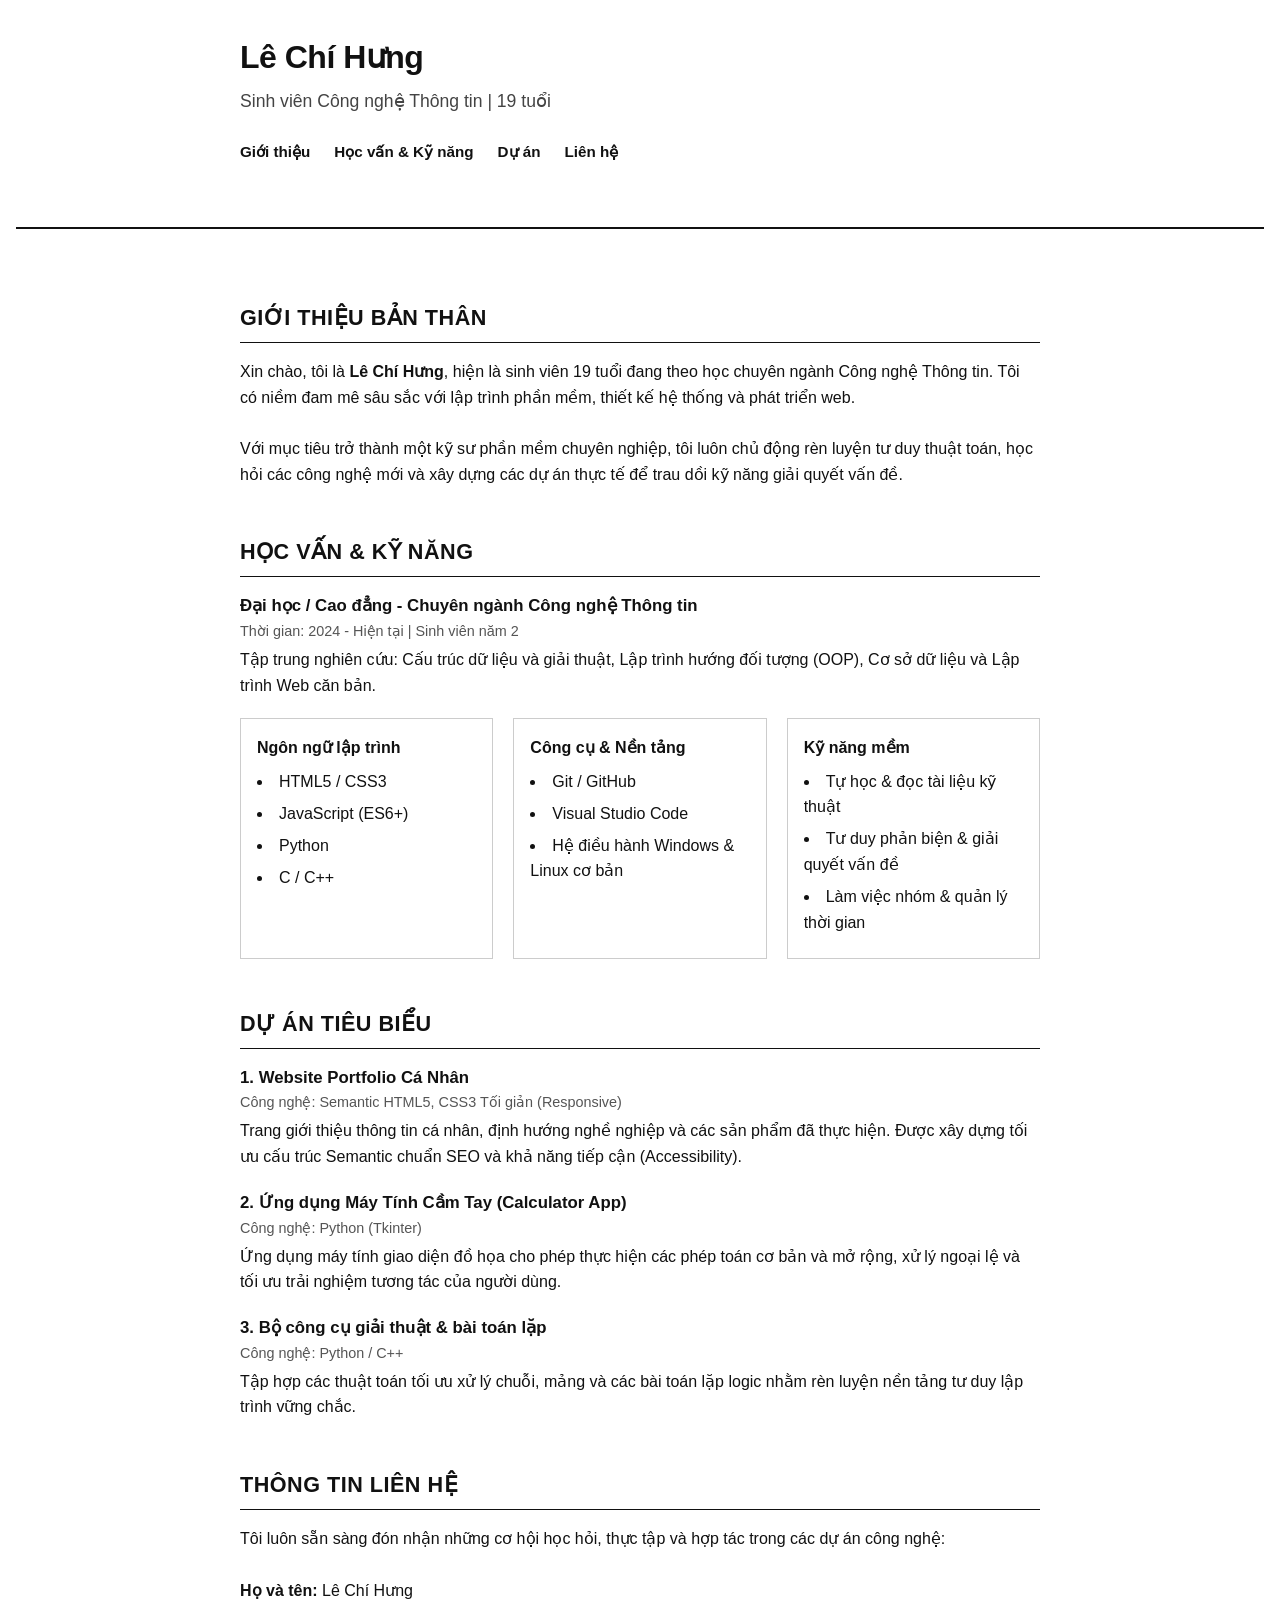
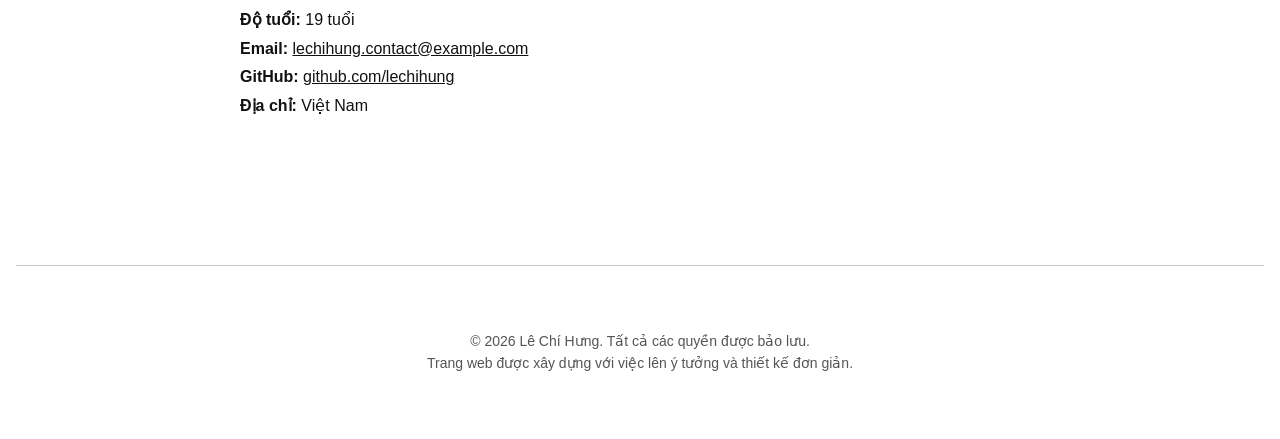
==== commit 56360839: "Merge pull request #2 from LeChiHung007/feature/Hung_baitap_02 Add files via upload" ====
--- a/index.html
+++ b/index.html
@@ -3,58 +3,360 @@
 <head>
     <meta charset="UTF-8">
     <meta name="viewport" content="width=device-width, initial-scale=1.0">
-    <title>Portfolio cá nhân</title>
+    <meta name="description" content="Portfolio cá nhân của Lê Chí Hưng - Sinh viên Công nghệ thông tin">
+    <title>Lê Chí Hưng | Portfolio</title>
+    <style>
+        /* ============================================================
+           CSS RESET & PHONG CÁCH TỐI GIẢN (NỀN TRẮNG CHỮ ĐEN)
+           Đảm bảo tính dễ đọc, chuẩn typography và bố cục sạch sẽ
+           ============================================================ */
+        * {
+            margin: 0;
+            padding: 0;
+            box-sizing: border-box;
+        }
+
+        body {
+            font-family: -apple-system, BlinkMacSystemFont, "Segoe UI", Roboto, "Helvetica Neue", Arial, sans-serif;
+            background-color: #ffffff;
+            color: #111111;
+            line-height: 1.6;
+            padding: 0 1rem;
+        }
+
+        .container {
+            max-width: 800px;
+            margin: 0 auto;
+            padding: 2rem 0;
+        }
+
+        /* HEADER & NAVIGATION */
+        header {
+            border-bottom: 2px solid #111111;
+            padding-bottom: 1.5rem;
+            margin-bottom: 2.5rem;
+        }
+
+        .site-title {
+            font-size: 2rem;
+            font-weight: 700;
+            letter-spacing: -0.5px;
+            margin-bottom: 0.25rem;
+        }
+
+        .site-subtitle {
+            font-size: 1.1rem;
+            color: #444444;
+            margin-bottom: 1rem;
+        }
+
+        nav ul {
+            display: flex;
+            gap: 1.5rem;
+            list-style: none;
+            padding-top: 0.5rem;
+        }
+
+        nav a {
+            color: #111111;
+            text-decoration: none;
+            font-weight: 600;
+            font-size: 0.95rem;
+            border-bottom: 1px solid transparent;
+            transition: border-color 0.2s ease;
+        }
+
+        nav a:hover,
+        nav a:focus {
+            border-bottom: 1px solid #111111;
+        }
+
+        /* MAIN & SECTIONS */
+        section {
+            margin-bottom: 3rem;
+        }
+
+        section h2 {
+            font-size: 1.35rem;
+            text-transform: uppercase;
+            letter-spacing: 0.5px;
+            border-bottom: 1px solid #111111;
+            padding-bottom: 0.4rem;
+            margin-bottom: 1rem;
+        }
+
+        /* DANH SÁCH & NỘI DUNG */
+        ul {
+            list-style-position: inside;
+            margin-top: 0.5rem;
+        }
+
+        li {
+            margin-bottom: 0.4rem;
+        }
+
+        .item-block {
+            margin-bottom: 1.25rem;
+        }
+
+        .item-title {
+            font-weight: 600;
+            font-size: 1.05rem;
+        }
+
+        .item-meta {
+            font-size: 0.9rem;
+            color: #555555;
+            margin-bottom: 0.25rem;
+        }
+
+        /* BẢNG KỸ NĂNG */
+        .skills-grid {
+            display: grid;
+            grid-template-columns: repeat(auto-fit, minmax(220px, 1fr));
+            gap: 1.25rem;
+            margin-top: 0.75rem;
+        }
+
+        .skill-category {
+            border: 1px solid #cccccc;
+            padding: 1rem;
+        }
+
+        .skill-category h3 {
+            font-size: 1rem;
+            margin-bottom: 0.5rem;
+            font-weight: 600;
+        }
+
+        /* LIÊN HỆ */
+        address {
+            font-style: normal;
+            line-height: 1.8;
+        }
+
+        address a {
+            color: #111111;
+            text-decoration: underline;
+        }
+
+        /* FOOTER */
+        footer {
+            border-top: 1px solid #cccccc;
+            padding: 2rem 0;
+            text-align: center;
+            font-size: 0.875rem;
+            color: #555555;
+            margin-top: 4rem;
+        }
+
+        @media (max-width: 600px) {
+            nav ul {
+                flex-wrap: wrap;
+                gap: 0.75rem 1.25rem;
+            }
+        }
+    </style>
 </head>
-
 <body>
 
-    <!-- Header: Phần đầu trang, giới thiệu ngắn gọn về cá nhân -->
+    <!--
+      ==========================================================================
+      1. THẺ <header>:
+      - Vai trò Semantic: Đại diện cho phần mở đầu hoặc phần đầu trang của tài liệu (hoặc của một section).
+      - Chức năng: Thường chứa logo, tên trang, tiêu đề chính (h1), slogan và thanh điều hướng chính.
+      - Tầm quan trọng: Giúp công cụ tìm kiếm (SEO) và thiết bị hỗ trợ tiếp cận (Screen Readers)
+        nhận biết ngay đây là vùng chứa thông tin định danh của website.
+      ==========================================================================
+    -->
     <header>
-        <h1>Portfolio Cá Nhân</h1>
-        <p>Xin chào! Tôi là Phan Thanh Sơn, một sinh viên Công nghệ thông tin.</p>
+        <div class="container">
+            <h1 class="site-title">Lê Chí Hưng</h1>
+            <p class="site-subtitle">Sinh viên Công nghệ Thông tin | 19 tuổi</p>
+
+            <!--
+              ======================================================================
+              2. THẺ <nav>:
+              - Vai trò Semantic: Xác định vùng chứa các liên kết điều hướng quan trọng của trang.
+              - Chức năng: Chứa danh sách các liên kết nội bộ (nhảy đến các section) hoặc ngoại bộ.
+              - Tầm quan trọng: Trình đọc màn hình (Screen Reader) có thể cung cấp phím tắt
+                cho người khiếm thị bỏ qua nội dung này hoặc chuyển thẳng đến vùng điều hướng.
+              ======================================================================
+            -->
+            <nav aria-label="Điều hướng chính">
+                <ul>
+                    <li><a href="#about">Giới thiệu</a></li>
+                    <li><a href="#education-skills">Học vấn & Kỹ năng</a></li>
+                    <li><a href="#projects">Dự án</a></li>
+                    <li><a href="#contact">Liên hệ</a></li>
+                </ul>
+            </nav>
+        </div>
     </header>
 
-    <!-- Main: Chứa toàn bộ nội dung chính của trang Portfolio -->
-    <main>
-
-        <!-- Section 1: Giới thiệu thông tin cá nhân -->
-        <section>
-            <h2>Giới thiệu</h2>
+    <!--
+      ==========================================================================
+      3. THẺ <main>:
+      - Vai trò Semantic: Đại diện cho phần nội dung trung tâm, độc nhất và quan trọng nhất của trang.
+      - Quy chuẩn: Trong một tài liệu HTML chuẩn, chỉ nên có DUY NHẤT một thẻ <main> không bị ẩn.
+        Thẻ này KHÔNG được chứa các thành phần lặp lại trên nhiều trang (như logo, nav, footer bản quyền).
+      - Tầm quan trọng: Tối ưu SEO mạnh mẽ vì bot tìm kiếm sẽ tập trung lấy chỉ mục nội dung ở đây.
+      ==========================================================================
+    -->
+    <main class="container">
+
+        <!--
+          ======================================================================
+          4. THẺ <section> (Section 1: Giới thiệu bản thân):
+          - Vai trò Semantic: Đại diện cho một phân đoạn tài liệu theo chủ đề cụ thể.
+          - Quy chuẩn: Một <section> hợp lệ về mặt ngữ nghĩa nên luôn bắt đầu bằng một tiêu đề (h2 - h6).
+          - Chức năng: Nhóm các thông tin tổng quan, tiểu sử và định hướng phát triển bản thân.
+          ======================================================================
+        -->
+        <section id="about">
+            <h2>Giới thiệu bản thân</h2>
             <p>
-                Tôi là sinh viên ngành Công nghệ thông tin,
-                yêu thích thiết kế website và lập trình.
+                Xin chào, tôi là <strong>Lê Chí Hưng</strong>, hiện là sinh viên 19 tuổi đang theo học chuyên ngành 
+                Công nghệ Thông tin. Tôi có niềm đam mê sâu sắc với lập trình phần mềm, thiết kế hệ thống và phát triển web.
+            </p>
+            <br>
+            <p>
+                Với mục tiêu trở thành một kỹ sư phần mềm chuyên nghiệp, tôi luôn chủ động rèn luyện tư duy thuật toán, 
+                học hỏi các công nghệ mới và xây dựng các dự án thực tế để trau dồi kỹ năng giải quyết vấn đề.
             </p>
         </section>
 
-        <!-- Section 2: Trình bày các kỹ năng -->
-        <section>
-            <h2>Kỹ năng</h2>
-            <ul>
-                <li>HTML</li>
-                <li>CSS</li>
-                <li>JavaScript</li>
-                <li>Git và GitHub</li>
-            </ul>
+        <!--
+          ======================================================================
+          5. THẺ <section> (Section 2: Học vấn & Kỹ năng):
+          - Vai trò Semantic: Nhóm toàn bộ thông tin liên quan đến quá trình đào tạo và năng lực kỹ thuật.
+          - Chức năng: Giúp nhà tuyển dụng hoặc người xem nắm bắt nhanh trình độ và chuyên môn.
+          ======================================================================
+        -->
+        <section id="education-skills">
+            <h2>Học vấn & Kỹ năng</h2>
+
+            <div class="item-block">
+                <h3 class="item-title">Đại học / Cao đẳng - Chuyên ngành Công nghệ Thông tin</h3>
+                <p class="item-meta">Thời gian: 2024 - Hiện tại | Sinh viên năm 2</p>
+                <p>Tập trung nghiên cứu: Cấu trúc dữ liệu và giải thuật, Lập trình hướng đối tượng (OOP), Cơ sở dữ liệu và Lập trình Web căn bản.</p>
+            </div>
+
+            <div class="skills-grid">
+                <div class="skill-category">
+                    <h3>Ngôn ngữ lập trình</h3>
+                    <ul>
+                        <li>HTML5 / CSS3</li>
+                        <li>JavaScript (ES6+)</li>
+                        <li>Python</li>
+                        <li>C / C++</li>
+                    </ul>
+                </div>
+
+                <div class="skill-category">
+                    <h3>Công cụ & Nền tảng</h3>
+                    <ul>
+                        <li>Git / GitHub</li>
+                        <li>Visual Studio Code</li>
+                        <li>Hệ điều hành Windows & Linux cơ bản</li>
+                    </ul>
+                </div>
+
+                <div class="skill-category">
+                    <h3>Kỹ năng mềm</h3>
+                    <ul>
+                        <li>Tự học & đọc tài liệu kỹ thuật</li>
+                        <li>Tư duy phản biện & giải quyết vấn đề</li>
+                        <li>Làm việc nhóm & quản lý thời gian</li>
+                    </ul>
+                </div>
+            </div>
         </section>
 
-        <!-- Section 3: Trình bày các dự án đã thực hiện -->
-        <section>
-            <h2>Dự án</h2>
-            <article>
-                <h3>Website Portfolio</h3>
+        <!--
+          ======================================================================
+          6. THẺ <section> (Section 3: Dự án cá nhân):
+          - Vai trò Semantic: Nhóm các sản phẩm hoặc bài tập lập trình tiêu biểu đã thực hiện.
+          - Có thể kết hợp thêm thẻ <article> bên trong: mỗi dự án là một đơn vị nội dung độc lập,
+            có thể tồn tại độc lập mà vẫn có nghĩa.
+          ======================================================================
+        -->
+        <section id="projects">
+            <h2>Dự án tiêu biểu</h2>
+
+            <!--
+              THẺ <article>:
+              - Đại diện cho một bài viết, mục tin tức hoặc một sản phẩm độc lập có thể phân phối độc lập.
+            -->
+            <article class="item-block">
+                <h3 class="item-title">1. Website Portfolio Cá Nhân</h3>
+                <p class="item-meta">Công nghệ: Semantic HTML5, CSS3 Tối giản (Responsive)</p>
                 <p>
-                    Website cá nhân được xây dựng bằng HTML
-                    và quản lý mã nguồn bằng GitHub.
+                    Trang giới thiệu thông tin cá nhân, định hướng nghề nghiệp và các sản phẩm đã thực hiện.
+                    Được xây dựng tối ưu cấu trúc Semantic chuẩn SEO và khả năng tiếp cận (Accessibility).
+                </p>
+            </article>
+
+            <article class="item-block">
+                <h3 class="item-title">2. Ứng dụng Máy Tính Cầm Tay (Calculator App)</h3>
+                <p class="item-meta">Công nghệ: Python (Tkinter)</p>
+                <p>
+                    Ứng dụng máy tính giao diện đồ họa cho phép thực hiện các phép toán cơ bản và mở rộng, 
+                    xử lý ngoại lệ và tối ưu trải nghiệm tương tác của người dùng.
+                </p>
+            </article>
+
+            <article class="item-block">
+                <h3 class="item-title">3. Bộ công cụ giải thuật & bài toán lặp</h3>
+                <p class="item-meta">Công nghệ: Python / C++</p>
+                <p>
+                    Tập hợp các thuật toán tối ưu xử lý chuỗi, mảng và các bài toán lặp logic nhằm rèn luyện 
+                    nền tảng tư duy lập trình vững chắc.
                 </p>
             </article>
         </section>
 
+        <!--
+          ======================================================================
+          7. THẺ <section> (Section 4: Thông tin liên hệ):
+          - Vai trò Semantic: Khu vực cung cấp phương thức liên lạc.
+          - Kết hợp với thẻ <address>: Thẻ ngữ nghĩa chuyên dụng để chứa thông tin liên hệ của tác giả.
+          ======================================================================
+        -->
+        <section id="contact">
+            <h2>Thông tin liên hệ</h2>
+            <p>Tôi luôn sẵn sàng đón nhận những cơ hội học hỏi, thực tập và hợp tác trong các dự án công nghệ:</p>
+            <br>
+            <!--
+              THẺ <address>:
+              - Xác định thông tin liên hệ (email, số điện thoại, địa chỉ, tài khoản xã hội) của tác giả/chủ sở hữu tài liệu.
+            -->
+            <address>
+                <p><strong>Họ và tên:</strong> Lê Chí Hưng</p>
+                <p><strong>Độ tuổi:</strong> 19 tuổi</p>
+                <p><strong>Email:</strong> <a href="mailto:lechihung.contact@example.com">lechihung.contact@example.com</a></p>
+                <p><strong>GitHub:</strong> <a href="https://github.com" target="_blank" rel="noopener noreferrer">github.com/lechihung</a></p>
+                <p><strong>Địa chỉ:</strong> Việt Nam</p>
+            </address>
+        </section>
+
     </main>
 
-    <!-- Footer: Phần cuối trang, chứa thông tin bản quyền/liên hệ -->
+    <!--
+      ==========================================================================
+      8. THẺ <footer>:
+      - Vai trò Semantic: Đại diện cho phần chân trang của tài liệu hoặc section.
+      - Chức năng: Chứa thông tin bản quyền (copyright), ghi chú pháp lý, ngày tháng cập nhật,
+        hoặc các liên kết bổ sung.
+      - Tầm quan trọng: Cung cấp điểm kết thúc rõ ràng cho trang và các thông tin pháp lý tiêu chuẩn.
+      ==========================================================================
+    -->
     <footer>
-        <p>&copy; 2026 Portfolio Cá Nhân</p>
+        <div class="container">
+            <p>&copy; 2026 Lê Chí Hưng. Tất cả các quyền được bảo lưu.</p>
+            <p>Trang web được xây dựng với việc lên ý tưởng và thiết kế đơn giản.</p>
+        </div>
     </footer>
 
 </body>
-</html>+</html>
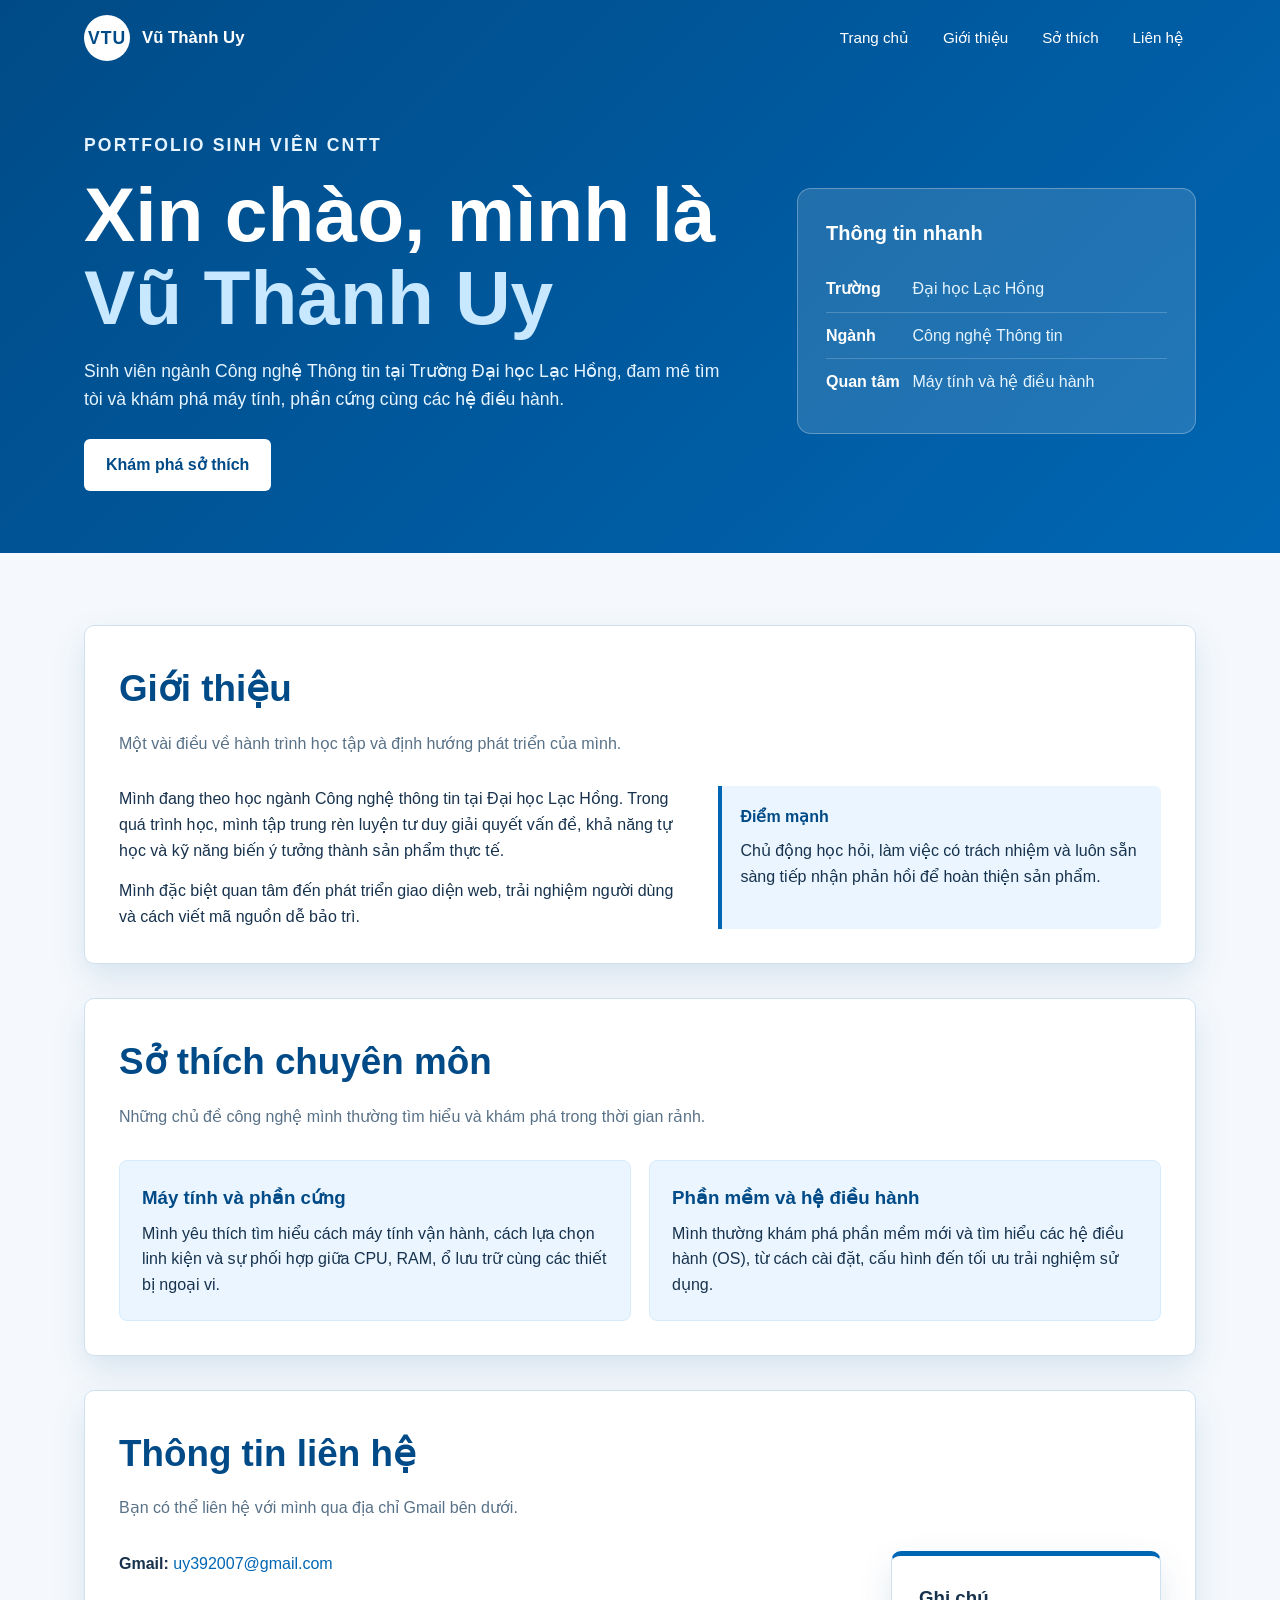
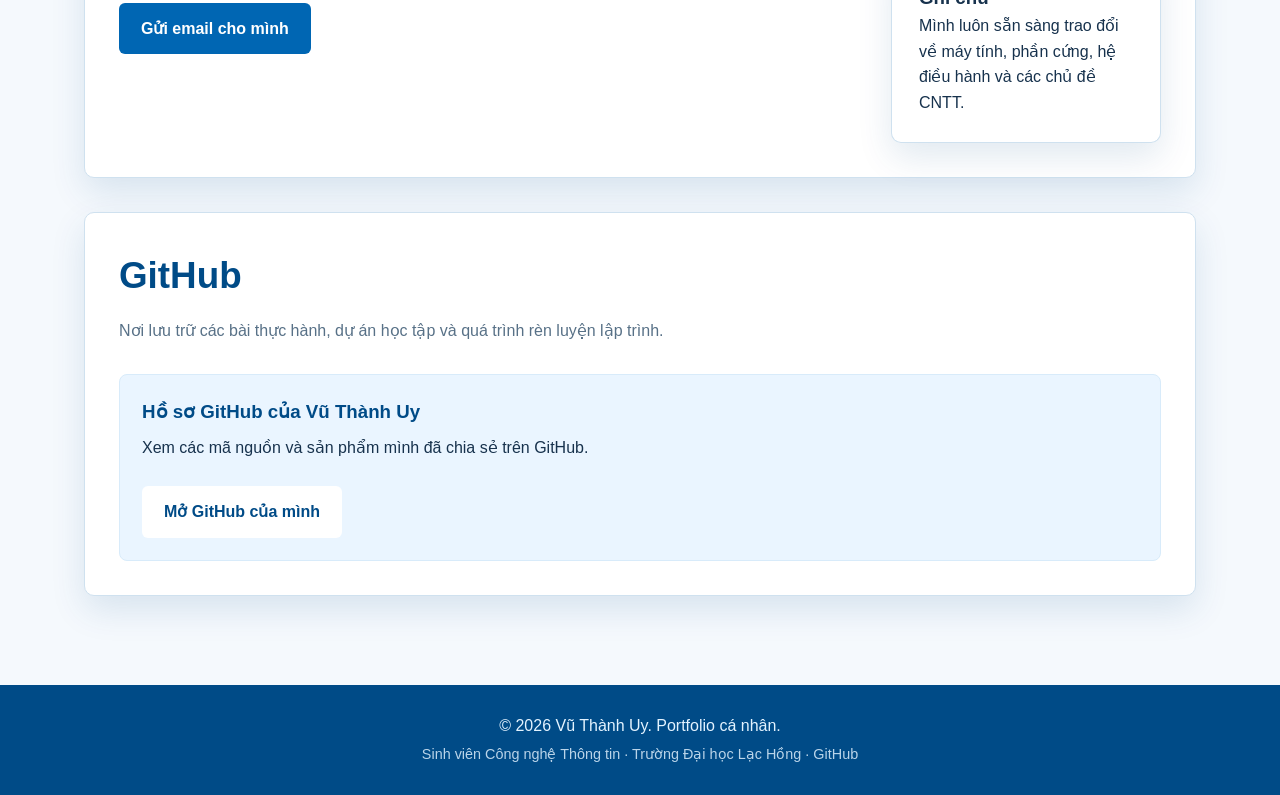
==== commit c35698d7: "[HTML] Setup semantic structure for landing page" ====
--- a/index.html
+++ b/index.html
@@ -3,360 +3,601 @@
 <head>
     <meta charset="UTF-8">
     <meta name="viewport" content="width=device-width, initial-scale=1.0">
-    <meta name="description" content="Portfolio cá nhân của Lê Chí Hưng - Sinh viên Công nghệ thông tin">
-    <title>Lê Chí Hưng | Portfolio</title>
+    <meta name="description" content="Portfolio cá nhân của Vũ Thành Uy, sinh viên Công nghệ thông tin Đại học Lạc Hồng.">
+    <title>Vũ Thành Uy | Portfolio cá nhân</title>
     <style>
-        /* ============================================================
-           CSS RESET & PHONG CÁCH TỐI GIẢN (NỀN TRẮNG CHỮ ĐEN)
-           Đảm bảo tính dễ đọc, chuẩn typography và bố cục sạch sẽ
-           ============================================================ */
+        /* ===== Thiết lập nền tảng và biến màu thương hiệu ===== */
+        :root {
+            --xanh-lhu: #0066b3;
+            --xanh-dam: #004b87;
+            --xanh-nhat: #eaf5ff;
+            --xanh-hover: #d7edff;
+            --trang: #ffffff;
+            --nen: #f5f9fd;
+            --chu: #17324d;
+            --chu-phu: #587187;
+            --vien: #cfe1ef;
+            --do-bong: 0 14px 35px rgba(0, 75, 135, 0.12);
+        }
+
+        /* ===== Quy tắc hiển thị chung ===== */
         * {
+            box-sizing: border-box;
             margin: 0;
             padding: 0;
-            box-sizing: border-box;
+        }
+
+        html {
+            scroll-behavior: smooth;
         }
 
         body {
-            font-family: -apple-system, BlinkMacSystemFont, "Segoe UI", Roboto, "Helvetica Neue", Arial, sans-serif;
-            background-color: #ffffff;
-            color: #111111;
+            background: var(--nen);
+            color: var(--chu);
+            font-family: "Segoe UI", Arial, sans-serif;
             line-height: 1.6;
-            padding: 0 1rem;
-        }
-
-        .container {
-            max-width: 800px;
+        }
+
+        a {
+            color: inherit;
+            text-decoration: none;
+        }
+
+        img {
+            display: block;
+            max-width: 100%;
+        }
+
+        .khung {
             margin: 0 auto;
-            padding: 2rem 0;
-        }
-
-        /* HEADER & NAVIGATION */
+            max-width: 1160px;
+            padding: 0 24px;
+        }
+
+        .tieu-de-section {
+            color: var(--xanh-dam);
+            font-size: clamp(1.7rem, 3vw, 2.3rem);
+            margin-bottom: 12px;
+        }
+
+        .mo-ta-section {
+            color: var(--chu-phu);
+            margin-bottom: 30px;
+            max-width: 700px;
+        }
+
+        /* ===== Khối đầu trang và điều hướng chính ===== */
         header {
-            border-bottom: 2px solid #111111;
-            padding-bottom: 1.5rem;
-            margin-bottom: 2.5rem;
-        }
-
-        .site-title {
-            font-size: 2rem;
+            background: linear-gradient(135deg, var(--xanh-dam), var(--xanh-lhu));
+            color: var(--trang);
+            overflow: hidden;
+        }
+
+        nav {
+            align-items: center;
+            display: flex;
+            justify-content: space-between;
+            min-height: 76px;
+        }
+
+        .thuong-hieu {
+            align-items: center;
+            display: flex;
+            gap: 12px;
+        }
+
+        .logo {
+            align-items: center;
+            background: var(--trang);
+            border-radius: 50%;
+            color: var(--xanh-dam);
+            display: flex;
+            font-size: 1.1rem;
+            font-weight: 800;
+            height: 46px;
+            justify-content: center;
+            letter-spacing: 1px;
+            width: 46px;
+        }
+
+        .ten-thuong-hieu {
+            font-size: 1.05rem;
             font-weight: 700;
-            letter-spacing: -0.5px;
-            margin-bottom: 0.25rem;
-        }
-
-        .site-subtitle {
+        }
+
+        .menu {
+            display: flex;
+            gap: 8px;
+            list-style: none;
+        }
+
+        .menu a {
+            border-radius: 6px;
+            font-size: 0.95rem;
+            padding: 9px 13px;
+            transition: background-color 0.2s ease;
+        }
+
+        .menu a:hover,
+        .menu a:focus-visible {
+            background: rgba(255, 255, 255, 0.18);
+            outline: none;
+        }
+
+        /* ===== Phần giới thiệu nổi bật ===== */
+        .gioi-thieu {
+            align-items: center;
+            display: grid;
+            gap: 48px;
+            grid-template-columns: 1.25fr 0.75fr;
+            min-height: 475px;
+            padding-bottom: 62px;
+            padding-top: 55px;
+        }
+
+        .nhan-dien {
+            color: #bde2ff;
+            font-size: 0.95rem;
+            font-weight: 700;
+            letter-spacing: 0.12em;
+            margin-bottom: 14px;
+            text-transform: uppercase;
+        }
+
+        .gioi-thieu h1 {
+            font-size: clamp(2.4rem, 6vw, 4.8rem);
+            line-height: 1.08;
+            margin-bottom: 18px;
+        }
+
+        .gioi-thieu h1 span {
+            color: #c7e8ff;
+        }
+
+        .gioi-thieu p {
+            color: #e5f4ff;
             font-size: 1.1rem;
-            color: #444444;
-            margin-bottom: 1rem;
-        }
-
-        nav ul {
-            display: flex;
-            gap: 1.5rem;
+            max-width: 650px;
+        }
+
+        .nut {
+            border: 2px solid transparent;
+            border-radius: 6px;
+            display: inline-block;
+            font-weight: 700;
+            margin-top: 26px;
+            padding: 11px 20px;
+            transition: transform 0.2s ease, background-color 0.2s ease;
+        }
+
+        .nut:hover,
+        .nut:focus-visible {
+            outline: none;
+            transform: translateY(-2px);
+        }
+
+        .nut-chinh {
+            background: var(--trang);
+            color: var(--xanh-dam);
+        }
+
+        .nut-chinh:hover,
+        .nut-chinh:focus-visible {
+            background: var(--xanh-hover);
+        }
+
+        .the-gioi-thieu {
+            background: rgba(255, 255, 255, 0.13);
+            border: 1px solid rgba(255, 255, 255, 0.28);
+            border-radius: 14px;
+            padding: 28px;
+        }
+
+        .the-gioi-thieu h2 {
+            font-size: 1.25rem;
+            margin-bottom: 17px;
+        }
+
+        .the-gioi-thieu ul {
             list-style: none;
-            padding-top: 0.5rem;
-        }
-
-        nav a {
-            color: #111111;
-            text-decoration: none;
-            font-weight: 600;
+        }
+
+        .the-gioi-thieu li {
+            border-bottom: 1px solid rgba(255, 255, 255, 0.2);
+            color: #e5f4ff;
+            padding: 10px 0;
+        }
+
+        .the-gioi-thieu li:last-child {
+            border-bottom: 0;
+        }
+
+        .the-gioi-thieu strong {
+            color: var(--trang);
+            display: inline-block;
+            min-width: 82px;
+        }
+
+        /* ===== Bố cục nội dung chính ===== */
+        main {
+            padding: 72px 0 20px;
+        }
+
+        main > .khung {
+            display: grid;
+            gap: 38px;
+            grid-template-columns: minmax(0, 1fr);
+        }
+
+        .noi-dung-chinh section {
+            background: var(--trang);
+            border: 1px solid var(--vien);
+            border-radius: 10px;
+            box-shadow: var(--do-bong);
+            margin-bottom: 34px;
+            padding: 34px;
+            scroll-margin-top: 25px;
+        }
+
+        /* ===== Phần giới thiệu bản thân ===== */
+        .thong-tin-ca-nhan {
+            display: grid;
+            gap: 24px;
+            grid-template-columns: 1.3fr 1fr;
+        }
+
+        .thong-tin-ca-nhan p + p {
+            margin-top: 15px;
+        }
+
+        .diem-manh {
+            background: var(--xanh-nhat);
+            border-left: 4px solid var(--xanh-lhu);
+            border-radius: 0 6px 6px 0;
+            padding: 18px;
+        }
+
+        .diem-manh h3 {
+            color: var(--xanh-dam);
+            font-size: 1rem;
+            margin-bottom: 8px;
+        }
+
+        /* ===== Phần kỹ năng ===== */
+        .luoi-ky-nang {
+            display: grid;
+            gap: 14px;
+            grid-template-columns: repeat(2, 1fr);
+            list-style: none;
+        }
+
+        .luoi-ky-nang li {
+            background: var(--xanh-nhat);
+            border: 1px solid #d8ebfa;
+            border-radius: 7px;
+            color: var(--xanh-dam);
+            font-weight: 700;
+            padding: 15px;
+        }
+
+        .luoi-ky-nang li::before {
+            color: var(--xanh-lhu);
+            content: "✓";
+            margin-right: 9px;
+        }
+
+        /* ===== Phần dự án ===== */
+        .luoi-du-an {
+            display: grid;
+            gap: 18px;
+            grid-template-columns: repeat(2, 1fr);
+        }
+
+        /* ===== Bố cục section sở thích, liên hệ và GitHub ===== */
+        .so-thich-noi-dung {
+            display: grid;
+            gap: 18px;
+            grid-template-columns: repeat(2, 1fr);
+        }
+
+        .bai-viet-so-thich,
+        .github-card {
+            background: var(--xanh-nhat);
+            border: 1px solid #d8ebfa;
+            border-radius: 8px;
+            padding: 22px;
+        }
+
+        .bai-viet-so-thich h3,
+        .github-card h3 {
+            color: var(--xanh-dam);
+            margin-bottom: 8px;
+        }
+
+        .lien-he-noi-dung {
+            align-items: start;
+            display: grid;
+            gap: 26px;
+            grid-template-columns: minmax(0, 1fr) 270px;
+        }
+
+        .lien-he-noi-dung aside {
+            position: static;
+        }
+
+        .lien-ket-noi {
+            color: var(--xanh-lhu);
+        }
+
+        .nut-lien-he {
+            background: var(--xanh-lhu);
+            color: var(--trang);
+        }
+
+        .du-an {
+            border: 1px solid var(--vien);
+            border-radius: 8px;
+            padding: 21px;
+        }
+
+        .du-an h3 {
+            color: var(--xanh-dam);
+            margin-bottom: 8px;
+        }
+
+        .du-an p {
+            color: var(--chu-phu);
             font-size: 0.95rem;
-            border-bottom: 1px solid transparent;
-            transition: border-color 0.2s ease;
-        }
-
-        nav a:hover,
-        nav a:focus {
-            border-bottom: 1px solid #111111;
-        }
-
-        /* MAIN & SECTIONS */
-        section {
-            margin-bottom: 3rem;
-        }
-
-        section h2 {
-            font-size: 1.35rem;
+        }
+
+        .nhan-cong-nghe {
+            color: var(--xanh-lhu);
+            display: block;
+            font-size: 0.85rem;
+            font-weight: 700;
+            margin-top: 15px;
+        }
+
+        /* ===== Thanh bên với thông tin liên hệ ===== */
+        aside {
+            align-self: start;
+            background: var(--trang);
+            border: 1px solid var(--vien);
+            border-top: 5px solid var(--xanh-lhu);
+            border-radius: 10px;
+            box-shadow: var(--do-bong);
+            padding: 27px;
+            position: sticky;
+            top: 20px;
+        }
+
+        aside h2 {
+            color: var(--xanh-dam);
+            font-size: 1.25rem;
+            margin-bottom: 18px;
+        }
+
+        .lien-he {
+            list-style: none;
+        }
+
+        .lien-he li {
+            border-bottom: 1px solid #e3eef6;
+            padding: 13px 0;
+        }
+
+        .lien-he li:last-child {
+            border-bottom: 0;
+        }
+
+        .lien-he strong {
+            color: var(--chu-phu);
+            display: block;
+            font-size: 0.8rem;
+            margin-bottom: 3px;
             text-transform: uppercase;
-            letter-spacing: 0.5px;
-            border-bottom: 1px solid #111111;
-            padding-bottom: 0.4rem;
-            margin-bottom: 1rem;
-        }
-
-        /* DANH SÁCH & NỘI DUNG */
-        ul {
-            list-style-position: inside;
-            margin-top: 0.5rem;
-        }
-
-        li {
-            margin-bottom: 0.4rem;
-        }
-
-        .item-block {
-            margin-bottom: 1.25rem;
-        }
-
-        .item-title {
-            font-weight: 600;
-            font-size: 1.05rem;
-        }
-
-        .item-meta {
+        }
+
+        .lien-he a {
+            color: var(--xanh-lhu);
+            overflow-wrap: anywhere;
+        }
+
+        .lien-he a:hover,
+        .lien-he a:focus-visible {
+            color: var(--xanh-dam);
+            text-decoration: underline;
+        }
+
+        /* ===== Chân trang ===== */
+        footer {
+            background: var(--xanh-dam);
+            color: #e3f3ff;
+            margin-top: 35px;
+            padding: 28px 0;
+            text-align: center;
+        }
+
+        footer p + p {
             font-size: 0.9rem;
-            color: #555555;
-            margin-bottom: 0.25rem;
-        }
-
-        /* BẢNG KỸ NĂNG */
-        .skills-grid {
-            display: grid;
-            grid-template-columns: repeat(auto-fit, minmax(220px, 1fr));
-            gap: 1.25rem;
-            margin-top: 0.75rem;
-        }
-
-        .skill-category {
-            border: 1px solid #cccccc;
-            padding: 1rem;
-        }
-
-        .skill-category h3 {
-            font-size: 1rem;
-            margin-bottom: 0.5rem;
-            font-weight: 600;
-        }
-
-        /* LIÊN HỆ */
-        address {
-            font-style: normal;
-            line-height: 1.8;
-        }
-
-        address a {
-            color: #111111;
-            text-decoration: underline;
-        }
-
-        /* FOOTER */
-        footer {
-            border-top: 1px solid #cccccc;
-            padding: 2rem 0;
-            text-align: center;
-            font-size: 0.875rem;
-            color: #555555;
-            margin-top: 4rem;
-        }
-
-        @media (max-width: 600px) {
-            nav ul {
+            margin-top: 5px;
+            opacity: 0.82;
+        }
+
+        /* ===== Điều chỉnh giao diện cho màn hình nhỏ ===== */
+        @media (max-width: 820px) {
+            .gioi-thieu,
+            .thong-tin-ca-nhan,
+            .so-thich-noi-dung,
+            .lien-he-noi-dung {
+                grid-template-columns: 1fr;
+            }
+
+            main > .khung {
+                grid-template-columns: 1fr;
+            }
+
+            aside {
+                position: static;
+            }
+        }
+
+        @media (max-width: 560px) {
+            .khung {
+                padding: 0 17px;
+            }
+
+            nav {
+                align-items: flex-start;
+                flex-direction: column;
+                gap: 14px;
+                padding: 17px 0;
+            }
+
+            .menu {
                 flex-wrap: wrap;
-                gap: 0.75rem 1.25rem;
+                gap: 3px;
+            }
+
+            .menu a {
+                font-size: 0.88rem;
+                padding: 7px 9px;
+            }
+
+            .gioi-thieu {
+                min-height: auto;
+                padding-bottom: 48px;
+                padding-top: 35px;
+            }
+
+            main {
+                padding-top: 40px;
+            }
+
+            .noi-dung-chinh section {
+                padding: 24px 20px;
+            }
+
+            .luoi-ky-nang,
+            .luoi-du-an,
+            .so-thich-noi-dung {
+                grid-template-columns: 1fr;
             }
         }
     </style>
 </head>
 <body>
-
-    <!--
-      ==========================================================================
-      1. THẺ <header>:
-      - Vai trò Semantic: Đại diện cho phần mở đầu hoặc phần đầu trang của tài liệu (hoặc của một section).
-      - Chức năng: Thường chứa logo, tên trang, tiêu đề chính (h1), slogan và thanh điều hướng chính.
-      - Tầm quan trọng: Giúp công cụ tìm kiếm (SEO) và thiết bị hỗ trợ tiếp cận (Screen Readers)
-        nhận biết ngay đây là vùng chứa thông tin định danh của website.
-      ==========================================================================
-    -->
-    <header>
-        <div class="container">
-            <h1 class="site-title">Lê Chí Hưng</h1>
-            <p class="site-subtitle">Sinh viên Công nghệ Thông tin | 19 tuổi</p>
-
-            <!--
-              ======================================================================
-              2. THẺ <nav>:
-              - Vai trò Semantic: Xác định vùng chứa các liên kết điều hướng quan trọng của trang.
-              - Chức năng: Chứa danh sách các liên kết nội bộ (nhảy đến các section) hoặc ngoại bộ.
-              - Tầm quan trọng: Trình đọc màn hình (Screen Reader) có thể cung cấp phím tắt
-                cho người khiếm thị bỏ qua nội dung này hoặc chuyển thẳng đến vùng điều hướng.
-              ======================================================================
-            -->
+    <!-- ===== Khối đầu trang: nhận diện cá nhân và menu điều hướng ===== -->
+    <header id="trang-chu">
+        <div class="khung">
             <nav aria-label="Điều hướng chính">
-                <ul>
-                    <li><a href="#about">Giới thiệu</a></li>
-                    <li><a href="#education-skills">Học vấn & Kỹ năng</a></li>
-                    <li><a href="#projects">Dự án</a></li>
-                    <li><a href="#contact">Liên hệ</a></li>
+                <a class="thuong-hieu" href="#trang-chu" aria-label="Về đầu trang Portfolio của Vũ Thành Uy">
+                    <span class="logo" aria-hidden="true">VTU</span>
+                    <span class="ten-thuong-hieu">Vũ Thành Uy</span>
+                </a>
+                <ul class="menu">
+                    <li><a href="#trang-chu">Trang chủ</a></li>
+                    <li><a href="#gioi-thieu">Giới thiệu</a></li>
+                    <li><a href="#so-thich">Sở thích</a></li>
+                    <li><a href="#lien-he">Liên hệ</a></li>
                 </ul>
             </nav>
-        </div>
-    </header>
-
-    <!--
-      ==========================================================================
-      3. THẺ <main>:
-      - Vai trò Semantic: Đại diện cho phần nội dung trung tâm, độc nhất và quan trọng nhất của trang.
-      - Quy chuẩn: Trong một tài liệu HTML chuẩn, chỉ nên có DUY NHẤT một thẻ <main> không bị ẩn.
-        Thẻ này KHÔNG được chứa các thành phần lặp lại trên nhiều trang (như logo, nav, footer bản quyền).
-      - Tầm quan trọng: Tối ưu SEO mạnh mẽ vì bot tìm kiếm sẽ tập trung lấy chỉ mục nội dung ở đây.
-      ==========================================================================
-    -->
-    <main class="container">
-
-        <!--
-          ======================================================================
-          4. THẺ <section> (Section 1: Giới thiệu bản thân):
-          - Vai trò Semantic: Đại diện cho một phân đoạn tài liệu theo chủ đề cụ thể.
-          - Quy chuẩn: Một <section> hợp lệ về mặt ngữ nghĩa nên luôn bắt đầu bằng một tiêu đề (h2 - h6).
-          - Chức năng: Nhóm các thông tin tổng quan, tiểu sử và định hướng phát triển bản thân.
-          ======================================================================
-        -->
-        <section id="about">
-            <h2>Giới thiệu bản thân</h2>
-            <p>
-                Xin chào, tôi là <strong>Lê Chí Hưng</strong>, hiện là sinh viên 19 tuổi đang theo học chuyên ngành 
-                Công nghệ Thông tin. Tôi có niềm đam mê sâu sắc với lập trình phần mềm, thiết kế hệ thống và phát triển web.
-            </p>
-            <br>
-            <p>
-                Với mục tiêu trở thành một kỹ sư phần mềm chuyên nghiệp, tôi luôn chủ động rèn luyện tư duy thuật toán, 
-                học hỏi các công nghệ mới và xây dựng các dự án thực tế để trau dồi kỹ năng giải quyết vấn đề.
-            </p>
-        </section>
-
-        <!--
-          ======================================================================
-          5. THẺ <section> (Section 2: Học vấn & Kỹ năng):
-          - Vai trò Semantic: Nhóm toàn bộ thông tin liên quan đến quá trình đào tạo và năng lực kỹ thuật.
-          - Chức năng: Giúp nhà tuyển dụng hoặc người xem nắm bắt nhanh trình độ và chuyên môn.
-          ======================================================================
-        -->
-        <section id="education-skills">
-            <h2>Học vấn & Kỹ năng</h2>
-
-            <div class="item-block">
-                <h3 class="item-title">Đại học / Cao đẳng - Chuyên ngành Công nghệ Thông tin</h3>
-                <p class="item-meta">Thời gian: 2024 - Hiện tại | Sinh viên năm 2</p>
-                <p>Tập trung nghiên cứu: Cấu trúc dữ liệu và giải thuật, Lập trình hướng đối tượng (OOP), Cơ sở dữ liệu và Lập trình Web căn bản.</p>
-            </div>
-
-            <div class="skills-grid">
-                <div class="skill-category">
-                    <h3>Ngôn ngữ lập trình</h3>
+
+            <!-- ===== Khối hero: thông điệp và thông tin nhanh ===== -->
+            <div class="gioi-thieu">
+                <div>
+                    <p class="nhan-dien">Portfolio sinh viên CNTT</p>
+                    <h1>Xin chào, mình là <span>Vũ Thành Uy</span></h1>
+                    <p>Sinh viên ngành Công nghệ Thông tin tại Trường Đại học Lạc Hồng, đam mê tìm tòi và khám phá máy tính, phần cứng cùng các hệ điều hành.</p>
+                    <a class="nut nut-chinh" href="#so-thich">Khám phá sở thích</a>
+                </div>
+                <div class="the-gioi-thieu">
+                    <h2>Thông tin nhanh</h2>
                     <ul>
-                        <li>HTML5 / CSS3</li>
-                        <li>JavaScript (ES6+)</li>
-                        <li>Python</li>
-                        <li>C / C++</li>
-                    </ul>
-                </div>
-
-                <div class="skill-category">
-                    <h3>Công cụ & Nền tảng</h3>
-                    <ul>
-                        <li>Git / GitHub</li>
-                        <li>Visual Studio Code</li>
-                        <li>Hệ điều hành Windows & Linux cơ bản</li>
-                    </ul>
-                </div>
-
-                <div class="skill-category">
-                    <h3>Kỹ năng mềm</h3>
-                    <ul>
-                        <li>Tự học & đọc tài liệu kỹ thuật</li>
-                        <li>Tư duy phản biện & giải quyết vấn đề</li>
-                        <li>Làm việc nhóm & quản lý thời gian</li>
+                        <li><strong>Trường</strong> Đại học Lạc Hồng</li>
+                        <li><strong>Ngành</strong> Công nghệ Thông tin</li>
+                        <li><strong>Quan tâm</strong> Máy tính và hệ điều hành</li>
                     </ul>
                 </div>
             </div>
-        </section>
-
-        <!--
-          ======================================================================
-          6. THẺ <section> (Section 3: Dự án cá nhân):
-          - Vai trò Semantic: Nhóm các sản phẩm hoặc bài tập lập trình tiêu biểu đã thực hiện.
-          - Có thể kết hợp thêm thẻ <article> bên trong: mỗi dự án là một đơn vị nội dung độc lập,
-            có thể tồn tại độc lập mà vẫn có nghĩa.
-          ======================================================================
-        -->
-        <section id="projects">
-            <h2>Dự án tiêu biểu</h2>
-
-            <!--
-              THẺ <article>:
-              - Đại diện cho một bài viết, mục tin tức hoặc một sản phẩm độc lập có thể phân phối độc lập.
-            -->
-            <article class="item-block">
-                <h3 class="item-title">1. Website Portfolio Cá Nhân</h3>
-                <p class="item-meta">Công nghệ: Semantic HTML5, CSS3 Tối giản (Responsive)</p>
-                <p>
-                    Trang giới thiệu thông tin cá nhân, định hướng nghề nghiệp và các sản phẩm đã thực hiện.
-                    Được xây dựng tối ưu cấu trúc Semantic chuẩn SEO và khả năng tiếp cận (Accessibility).
-                </p>
-            </article>
-
-            <article class="item-block">
-                <h3 class="item-title">2. Ứng dụng Máy Tính Cầm Tay (Calculator App)</h3>
-                <p class="item-meta">Công nghệ: Python (Tkinter)</p>
-                <p>
-                    Ứng dụng máy tính giao diện đồ họa cho phép thực hiện các phép toán cơ bản và mở rộng, 
-                    xử lý ngoại lệ và tối ưu trải nghiệm tương tác của người dùng.
-                </p>
-            </article>
-
-            <article class="item-block">
-                <h3 class="item-title">3. Bộ công cụ giải thuật & bài toán lặp</h3>
-                <p class="item-meta">Công nghệ: Python / C++</p>
-                <p>
-                    Tập hợp các thuật toán tối ưu xử lý chuỗi, mảng và các bài toán lặp logic nhằm rèn luyện 
-                    nền tảng tư duy lập trình vững chắc.
-                </p>
-            </article>
-        </section>
-
-        <!--
-          ======================================================================
-          7. THẺ <section> (Section 4: Thông tin liên hệ):
-          - Vai trò Semantic: Khu vực cung cấp phương thức liên lạc.
-          - Kết hợp với thẻ <address>: Thẻ ngữ nghĩa chuyên dụng để chứa thông tin liên hệ của tác giả.
-          ======================================================================
-        -->
-        <section id="contact">
-            <h2>Thông tin liên hệ</h2>
-            <p>Tôi luôn sẵn sàng đón nhận những cơ hội học hỏi, thực tập và hợp tác trong các dự án công nghệ:</p>
-            <br>
-            <!--
-              THẺ <address>:
-              - Xác định thông tin liên hệ (email, số điện thoại, địa chỉ, tài khoản xã hội) của tác giả/chủ sở hữu tài liệu.
-            -->
-            <address>
-                <p><strong>Họ và tên:</strong> Lê Chí Hưng</p>
-                <p><strong>Độ tuổi:</strong> 19 tuổi</p>
-                <p><strong>Email:</strong> <a href="mailto:lechihung.contact@example.com">lechihung.contact@example.com</a></p>
-                <p><strong>GitHub:</strong> <a href="https://github.com" target="_blank" rel="noopener noreferrer">github.com/lechihung</a></p>
-                <p><strong>Địa chỉ:</strong> Việt Nam</p>
-            </address>
-        </section>
-
+        </div>
+    </header>
+
+    <!-- ===== Nội dung chính: gồm các section và thanh thông tin bên cạnh ===== -->
+    <main>
+        <div class="khung">
+            <div class="noi-dung-chinh">
+                <!-- ===== Section giới thiệu cá nhân ===== -->
+                <section id="gioi-thieu" aria-labelledby="tieu-de-gioi-thieu">
+                    <h2 class="tieu-de-section" id="tieu-de-gioi-thieu">Giới thiệu</h2>
+                    <p class="mo-ta-section">Một vài điều về hành trình học tập và định hướng phát triển của mình.</p>
+                    <div class="thong-tin-ca-nhan">
+                        <div>
+                            <p>Mình đang theo học ngành Công nghệ thông tin tại Đại học Lạc Hồng. Trong quá trình học, mình tập trung rèn luyện tư duy giải quyết vấn đề, khả năng tự học và kỹ năng biến ý tưởng thành sản phẩm thực tế.</p>
+                            <p>Mình đặc biệt quan tâm đến phát triển giao diện web, trải nghiệm người dùng và cách viết mã nguồn dễ bảo trì.</p>
+                        </div>
+                        <div class="diem-manh">
+                            <h3>Điểm mạnh</h3>
+                            <p>Chủ động học hỏi, làm việc có trách nhiệm và luôn sẵn sàng tiếp nhận phản hồi để hoàn thiện sản phẩm.</p>
+                        </div>
+                    </div>
+                </section>
+
+                <!-- ===== Section 2: Sở thích chuyên môn, dùng article làm bài viết chi tiết ===== -->
+                <section id="so-thich" aria-labelledby="tieu-de-so-thich">
+                    <h2 class="tieu-de-section" id="tieu-de-so-thich">Sở thích chuyên môn</h2>
+                    <p class="mo-ta-section">Những chủ đề công nghệ mình thường tìm hiểu và khám phá trong thời gian rảnh.</p>
+                    <div class="so-thich-noi-dung">
+                        <!-- Thẻ article đại diện cho một nội dung sở thích độc lập -->
+                        <article class="bai-viet-so-thich">
+                            <h3>Máy tính và phần cứng</h3>
+                            <p>Mình yêu thích tìm hiểu cách máy tính vận hành, cách lựa chọn linh kiện và sự phối hợp giữa CPU, RAM, ổ lưu trữ cùng các thiết bị ngoại vi.</p>
+                        </article>
+                        <!-- Thẻ article thứ hai làm nổi bật sở thích về hệ điều hành -->
+                        <article class="bai-viet-so-thich">
+                            <h3>Phần mềm và hệ điều hành</h3>
+                            <p>Mình thường khám phá phần mềm mới và tìm hiểu các hệ điều hành (OS), từ cách cài đặt, cấu hình đến tối ưu trải nghiệm sử dụng.</p>
+                        </article>
+                    </div>
+                </section>
+
+                <!-- ===== Section 3: Thông tin liên hệ, kèm aside là ghi chú bên lề ===== -->
+                <section id="lien-he" aria-labelledby="tieu-de-lien-he">
+                    <h2 class="tieu-de-section" id="tieu-de-lien-he">Thông tin liên hệ</h2>
+                    <p class="mo-ta-section">Bạn có thể liên hệ với mình qua địa chỉ Gmail bên dưới.</p>
+                    <div class="lien-he-noi-dung">
+                        <div>
+                            <p><strong>Gmail:</strong> <a class="lien-ket-noi" href="mailto:uy392007@gmail.com">uy392007@gmail.com</a></p>
+                            <a class="nut nut-chinh nut-lien-he" href="mailto:uy392007@gmail.com">Gửi email cho mình</a>
+                        </div>
+                        <!-- Thẻ aside chứa thông điệp bổ sung, không làm gián đoạn nội dung chính -->
+                        <aside aria-label="Ghi chú liên hệ">
+                            <h3>Ghi chú</h3>
+                            <p>Mình luôn sẵn sàng trao đổi về máy tính, phần cứng, hệ điều hành và các chủ đề CNTT.</p>
+                        </aside>
+                    </div>
+                </section>
+
+                <!-- ===== Section 4: Liên kết hồ sơ GitHub cá nhân ===== -->
+                <section id="github" aria-labelledby="tieu-de-github">
+                    <h2 class="tieu-de-section" id="tieu-de-github">GitHub</h2>
+                    <p class="mo-ta-section">Nơi lưu trữ các bài thực hành, dự án học tập và quá trình rèn luyện lập trình.</p>
+                    <div class="github-card">
+                        <h3>Hồ sơ GitHub của Vũ Thành Uy</h3>
+                        <p>Xem các mã nguồn và sản phẩm mình đã chia sẻ trên GitHub.</p>
+                        <a class="nut nut-chinh" href="https://github.com/UyHiHung" target="_blank" rel="noopener noreferrer">Mở GitHub của mình</a>
+                    </div>
+                </section>
+            </div>
+        </div>
     </main>
 
-    <!--
-      ==========================================================================
-      8. THẺ <footer>:
-      - Vai trò Semantic: Đại diện cho phần chân trang của tài liệu hoặc section.
-      - Chức năng: Chứa thông tin bản quyền (copyright), ghi chú pháp lý, ngày tháng cập nhật,
-        hoặc các liên kết bổ sung.
-      - Tầm quan trọng: Cung cấp điểm kết thúc rõ ràng cho trang và các thông tin pháp lý tiêu chuẩn.
-      ==========================================================================
-    -->
+    <!-- ===== Chân trang: bản quyền và lời kết ===== -->
     <footer>
-        <div class="container">
-            <p>&copy; 2026 Lê Chí Hưng. Tất cả các quyền được bảo lưu.</p>
-            <p>Trang web được xây dựng với việc lên ý tưởng và thiết kế đơn giản.</p>
+        <div class="khung">
+            <p>&copy; 2026 Vũ Thành Uy. Portfolio cá nhân.</p>
+            <p>Sinh viên Công nghệ Thông tin &middot; Trường Đại học Lạc Hồng &middot; <a href="https://github.com/UyHiHung" target="_blank" rel="noopener noreferrer">GitHub</a></p>
         </div>
     </footer>
-
 </body>
 </html>
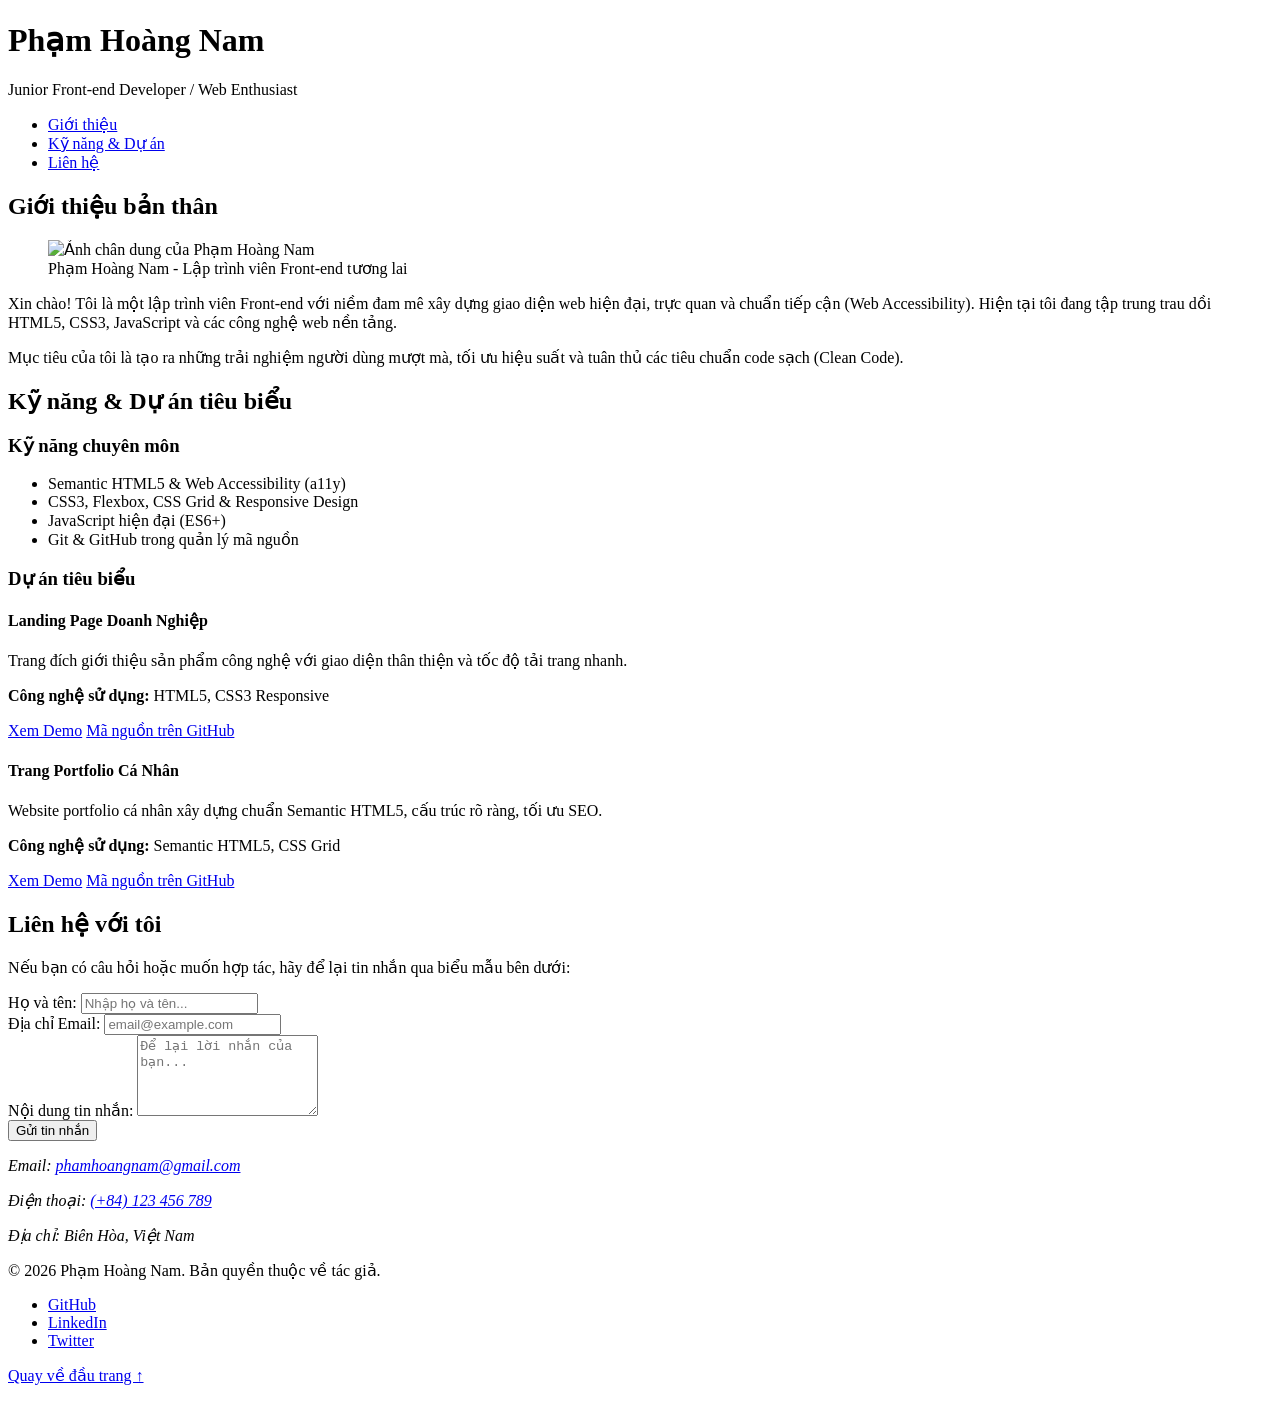
==== commit 4ffba796: "Lam bai tap 02" ====
--- a/index.html
+++ b/index.html
@@ -1,603 +1,133 @@
 <!DOCTYPE html>
 <html lang="vi">
 <head>
+    
     <meta charset="UTF-8">
+
     <meta name="viewport" content="width=device-width, initial-scale=1.0">
-    <meta name="description" content="Portfolio cá nhân của Vũ Thành Uy, sinh viên Công nghệ thông tin Đại học Lạc Hồng.">
-    <title>Vũ Thành Uy | Portfolio cá nhân</title>
-    <style>
-        /* ===== Thiết lập nền tảng và biến màu thương hiệu ===== */
-        :root {
-            --xanh-lhu: #0066b3;
-            --xanh-dam: #004b87;
-            --xanh-nhat: #eaf5ff;
-            --xanh-hover: #d7edff;
-            --trang: #ffffff;
-            --nen: #f5f9fd;
-            --chu: #17324d;
-            --chu-phu: #587187;
-            --vien: #cfe1ef;
-            --do-bong: 0 14px 35px rgba(0, 75, 135, 0.12);
-        }
 
-        /* ===== Quy tắc hiển thị chung ===== */
-        * {
-            box-sizing: border-box;
-            margin: 0;
-            padding: 0;
-        }
+    <meta name="description" content="Portfolio cá nhân của Front-end Developer - Giới thiệu bản thân, kỹ năng, các dự án tiêu biểu và thông tin liên hệ.">
 
-        html {
-            scroll-behavior: smooth;
-        }
-
-        body {
-            background: var(--nen);
-            color: var(--chu);
-            font-family: "Segoe UI", Arial, sans-serif;
-            line-height: 1.6;
-        }
-
-        a {
-            color: inherit;
-            text-decoration: none;
-        }
-
-        img {
-            display: block;
-            max-width: 100%;
-        }
-
-        .khung {
-            margin: 0 auto;
-            max-width: 1160px;
-            padding: 0 24px;
-        }
-
-        .tieu-de-section {
-            color: var(--xanh-dam);
-            font-size: clamp(1.7rem, 3vw, 2.3rem);
-            margin-bottom: 12px;
-        }
-
-        .mo-ta-section {
-            color: var(--chu-phu);
-            margin-bottom: 30px;
-            max-width: 700px;
-        }
-
-        /* ===== Khối đầu trang và điều hướng chính ===== */
-        header {
-            background: linear-gradient(135deg, var(--xanh-dam), var(--xanh-lhu));
-            color: var(--trang);
-            overflow: hidden;
-        }
-
-        nav {
-            align-items: center;
-            display: flex;
-            justify-content: space-between;
-            min-height: 76px;
-        }
-
-        .thuong-hieu {
-            align-items: center;
-            display: flex;
-            gap: 12px;
-        }
-
-        .logo {
-            align-items: center;
-            background: var(--trang);
-            border-radius: 50%;
-            color: var(--xanh-dam);
-            display: flex;
-            font-size: 1.1rem;
-            font-weight: 800;
-            height: 46px;
-            justify-content: center;
-            letter-spacing: 1px;
-            width: 46px;
-        }
-
-        .ten-thuong-hieu {
-            font-size: 1.05rem;
-            font-weight: 700;
-        }
-
-        .menu {
-            display: flex;
-            gap: 8px;
-            list-style: none;
-        }
-
-        .menu a {
-            border-radius: 6px;
-            font-size: 0.95rem;
-            padding: 9px 13px;
-            transition: background-color 0.2s ease;
-        }
-
-        .menu a:hover,
-        .menu a:focus-visible {
-            background: rgba(255, 255, 255, 0.18);
-            outline: none;
-        }
-
-        /* ===== Phần giới thiệu nổi bật ===== */
-        .gioi-thieu {
-            align-items: center;
-            display: grid;
-            gap: 48px;
-            grid-template-columns: 1.25fr 0.75fr;
-            min-height: 475px;
-            padding-bottom: 62px;
-            padding-top: 55px;
-        }
-
-        .nhan-dien {
-            color: #bde2ff;
-            font-size: 0.95rem;
-            font-weight: 700;
-            letter-spacing: 0.12em;
-            margin-bottom: 14px;
-            text-transform: uppercase;
-        }
-
-        .gioi-thieu h1 {
-            font-size: clamp(2.4rem, 6vw, 4.8rem);
-            line-height: 1.08;
-            margin-bottom: 18px;
-        }
-
-        .gioi-thieu h1 span {
-            color: #c7e8ff;
-        }
-
-        .gioi-thieu p {
-            color: #e5f4ff;
-            font-size: 1.1rem;
-            max-width: 650px;
-        }
-
-        .nut {
-            border: 2px solid transparent;
-            border-radius: 6px;
-            display: inline-block;
-            font-weight: 700;
-            margin-top: 26px;
-            padding: 11px 20px;
-            transition: transform 0.2s ease, background-color 0.2s ease;
-        }
-
-        .nut:hover,
-        .nut:focus-visible {
-            outline: none;
-            transform: translateY(-2px);
-        }
-
-        .nut-chinh {
-            background: var(--trang);
-            color: var(--xanh-dam);
-        }
-
-        .nut-chinh:hover,
-        .nut-chinh:focus-visible {
-            background: var(--xanh-hover);
-        }
-
-        .the-gioi-thieu {
-            background: rgba(255, 255, 255, 0.13);
-            border: 1px solid rgba(255, 255, 255, 0.28);
-            border-radius: 14px;
-            padding: 28px;
-        }
-
-        .the-gioi-thieu h2 {
-            font-size: 1.25rem;
-            margin-bottom: 17px;
-        }
-
-        .the-gioi-thieu ul {
-            list-style: none;
-        }
-
-        .the-gioi-thieu li {
-            border-bottom: 1px solid rgba(255, 255, 255, 0.2);
-            color: #e5f4ff;
-            padding: 10px 0;
-        }
-
-        .the-gioi-thieu li:last-child {
-            border-bottom: 0;
-        }
-
-        .the-gioi-thieu strong {
-            color: var(--trang);
-            display: inline-block;
-            min-width: 82px;
-        }
-
-        /* ===== Bố cục nội dung chính ===== */
-        main {
-            padding: 72px 0 20px;
-        }
-
-        main > .khung {
-            display: grid;
-            gap: 38px;
-            grid-template-columns: minmax(0, 1fr);
-        }
-
-        .noi-dung-chinh section {
-            background: var(--trang);
-            border: 1px solid var(--vien);
-            border-radius: 10px;
-            box-shadow: var(--do-bong);
-            margin-bottom: 34px;
-            padding: 34px;
-            scroll-margin-top: 25px;
-        }
-
-        /* ===== Phần giới thiệu bản thân ===== */
-        .thong-tin-ca-nhan {
-            display: grid;
-            gap: 24px;
-            grid-template-columns: 1.3fr 1fr;
-        }
-
-        .thong-tin-ca-nhan p + p {
-            margin-top: 15px;
-        }
-
-        .diem-manh {
-            background: var(--xanh-nhat);
-            border-left: 4px solid var(--xanh-lhu);
-            border-radius: 0 6px 6px 0;
-            padding: 18px;
-        }
-
-        .diem-manh h3 {
-            color: var(--xanh-dam);
-            font-size: 1rem;
-            margin-bottom: 8px;
-        }
-
-        /* ===== Phần kỹ năng ===== */
-        .luoi-ky-nang {
-            display: grid;
-            gap: 14px;
-            grid-template-columns: repeat(2, 1fr);
-            list-style: none;
-        }
-
-        .luoi-ky-nang li {
-            background: var(--xanh-nhat);
-            border: 1px solid #d8ebfa;
-            border-radius: 7px;
-            color: var(--xanh-dam);
-            font-weight: 700;
-            padding: 15px;
-        }
-
-        .luoi-ky-nang li::before {
-            color: var(--xanh-lhu);
-            content: "✓";
-            margin-right: 9px;
-        }
-
-        /* ===== Phần dự án ===== */
-        .luoi-du-an {
-            display: grid;
-            gap: 18px;
-            grid-template-columns: repeat(2, 1fr);
-        }
-
-        /* ===== Bố cục section sở thích, liên hệ và GitHub ===== */
-        .so-thich-noi-dung {
-            display: grid;
-            gap: 18px;
-            grid-template-columns: repeat(2, 1fr);
-        }
-
-        .bai-viet-so-thich,
-        .github-card {
-            background: var(--xanh-nhat);
-            border: 1px solid #d8ebfa;
-            border-radius: 8px;
-            padding: 22px;
-        }
-
-        .bai-viet-so-thich h3,
-        .github-card h3 {
-            color: var(--xanh-dam);
-            margin-bottom: 8px;
-        }
-
-        .lien-he-noi-dung {
-            align-items: start;
-            display: grid;
-            gap: 26px;
-            grid-template-columns: minmax(0, 1fr) 270px;
-        }
-
-        .lien-he-noi-dung aside {
-            position: static;
-        }
-
-        .lien-ket-noi {
-            color: var(--xanh-lhu);
-        }
-
-        .nut-lien-he {
-            background: var(--xanh-lhu);
-            color: var(--trang);
-        }
-
-        .du-an {
-            border: 1px solid var(--vien);
-            border-radius: 8px;
-            padding: 21px;
-        }
-
-        .du-an h3 {
-            color: var(--xanh-dam);
-            margin-bottom: 8px;
-        }
-
-        .du-an p {
-            color: var(--chu-phu);
-            font-size: 0.95rem;
-        }
-
-        .nhan-cong-nghe {
-            color: var(--xanh-lhu);
-            display: block;
-            font-size: 0.85rem;
-            font-weight: 700;
-            margin-top: 15px;
-        }
-
-        /* ===== Thanh bên với thông tin liên hệ ===== */
-        aside {
-            align-self: start;
-            background: var(--trang);
-            border: 1px solid var(--vien);
-            border-top: 5px solid var(--xanh-lhu);
-            border-radius: 10px;
-            box-shadow: var(--do-bong);
-            padding: 27px;
-            position: sticky;
-            top: 20px;
-        }
-
-        aside h2 {
-            color: var(--xanh-dam);
-            font-size: 1.25rem;
-            margin-bottom: 18px;
-        }
-
-        .lien-he {
-            list-style: none;
-        }
-
-        .lien-he li {
-            border-bottom: 1px solid #e3eef6;
-            padding: 13px 0;
-        }
-
-        .lien-he li:last-child {
-            border-bottom: 0;
-        }
-
-        .lien-he strong {
-            color: var(--chu-phu);
-            display: block;
-            font-size: 0.8rem;
-            margin-bottom: 3px;
-            text-transform: uppercase;
-        }
-
-        .lien-he a {
-            color: var(--xanh-lhu);
-            overflow-wrap: anywhere;
-        }
-
-        .lien-he a:hover,
-        .lien-he a:focus-visible {
-            color: var(--xanh-dam);
-            text-decoration: underline;
-        }
-
-        /* ===== Chân trang ===== */
-        footer {
-            background: var(--xanh-dam);
-            color: #e3f3ff;
-            margin-top: 35px;
-            padding: 28px 0;
-            text-align: center;
-        }
-
-        footer p + p {
-            font-size: 0.9rem;
-            margin-top: 5px;
-            opacity: 0.82;
-        }
-
-        /* ===== Điều chỉnh giao diện cho màn hình nhỏ ===== */
-        @media (max-width: 820px) {
-            .gioi-thieu,
-            .thong-tin-ca-nhan,
-            .so-thich-noi-dung,
-            .lien-he-noi-dung {
-                grid-template-columns: 1fr;
-            }
-
-            main > .khung {
-                grid-template-columns: 1fr;
-            }
-
-            aside {
-                position: static;
-            }
-        }
-
-        @media (max-width: 560px) {
-            .khung {
-                padding: 0 17px;
-            }
-
-            nav {
-                align-items: flex-start;
-                flex-direction: column;
-                gap: 14px;
-                padding: 17px 0;
-            }
-
-            .menu {
-                flex-wrap: wrap;
-                gap: 3px;
-            }
-
-            .menu a {
-                font-size: 0.88rem;
-                padding: 7px 9px;
-            }
-
-            .gioi-thieu {
-                min-height: auto;
-                padding-bottom: 48px;
-                padding-top: 35px;
-            }
-
-            main {
-                padding-top: 40px;
-            }
-
-            .noi-dung-chinh section {
-                padding: 24px 20px;
-            }
-
-            .luoi-ky-nang,
-            .luoi-du-an,
-            .so-thich-noi-dung {
-                grid-template-columns: 1fr;
-            }
-        }
-    </style>
+    <title>Portfolio Cá Nhân | Front-end Developer</title>
 </head>
 <body>
-    <!-- ===== Khối đầu trang: nhận diện cá nhân và menu điều hướng ===== -->
-    <header id="trang-chu">
-        <div class="khung">
-            <nav aria-label="Điều hướng chính">
-                <a class="thuong-hieu" href="#trang-chu" aria-label="Về đầu trang Portfolio của Vũ Thành Uy">
-                    <span class="logo" aria-hidden="true">VTU</span>
-                    <span class="ten-thuong-hieu">Vũ Thành Uy</span>
-                </a>
-                <ul class="menu">
-                    <li><a href="#trang-chu">Trang chủ</a></li>
-                    <li><a href="#gioi-thieu">Giới thiệu</a></li>
-                    <li><a href="#so-thich">Sở thích</a></li>
-                    <li><a href="#lien-he">Liên hệ</a></li>
-                </ul>
-            </nav>
 
-            <!-- ===== Khối hero: thông điệp và thông tin nhanh ===== -->
-            <div class="gioi-thieu">
-                <div>
-                    <p class="nhan-dien">Portfolio sinh viên CNTT</p>
-                    <h1>Xin chào, mình là <span>Vũ Thành Uy</span></h1>
-                    <p>Sinh viên ngành Công nghệ Thông tin tại Trường Đại học Lạc Hồng, đam mê tìm tòi và khám phá máy tính, phần cứng cùng các hệ điều hành.</p>
-                    <a class="nut nut-chinh" href="#so-thich">Khám phá sở thích</a>
-                </div>
-                <div class="the-gioi-thieu">
-                    <h2>Thông tin nhanh</h2>
-                    <ul>
-                        <li><strong>Trường</strong> Đại học Lạc Hồng</li>
-                        <li><strong>Ngành</strong> Công nghệ Thông tin</li>
-                        <li><strong>Quan tâm</strong> Máy tính và hệ điều hành</li>
-                    </ul>
-                </div>
-            </div>
+    <header>
+        <div class="header-brand">
+            
+            <h1>Phạm Hoàng Nam</h1>
+            <p>Junior Front-end Developer / Web Enthusiast</p>
         </div>
+
+        <nav aria-label="Menu chính">
+            <ul>
+                <li><a href="#about">Giới thiệu</a></li>
+                <li><a href="#skills-projects">Kỹ năng & Dự án</a></li>
+                <li><a href="#contact">Liên hệ</a></li>
+            </ul>
+        </nav>
     </header>
 
-    <!-- ===== Nội dung chính: gồm các section và thanh thông tin bên cạnh ===== -->
     <main>
-        <div class="khung">
-            <div class="noi-dung-chinh">
-                <!-- ===== Section giới thiệu cá nhân ===== -->
-                <section id="gioi-thieu" aria-labelledby="tieu-de-gioi-thieu">
-                    <h2 class="tieu-de-section" id="tieu-de-gioi-thieu">Giới thiệu</h2>
-                    <p class="mo-ta-section">Một vài điều về hành trình học tập và định hướng phát triển của mình.</p>
-                    <div class="thong-tin-ca-nhan">
-                        <div>
-                            <p>Mình đang theo học ngành Công nghệ thông tin tại Đại học Lạc Hồng. Trong quá trình học, mình tập trung rèn luyện tư duy giải quyết vấn đề, khả năng tự học và kỹ năng biến ý tưởng thành sản phẩm thực tế.</p>
-                            <p>Mình đặc biệt quan tâm đến phát triển giao diện web, trải nghiệm người dùng và cách viết mã nguồn dễ bảo trì.</p>
-                        </div>
-                        <div class="diem-manh">
-                            <h3>Điểm mạnh</h3>
-                            <p>Chủ động học hỏi, làm việc có trách nhiệm và luôn sẵn sàng tiếp nhận phản hồi để hoàn thiện sản phẩm.</p>
-                        </div>
-                    </div>
-                </section>
 
-                <!-- ===== Section 2: Sở thích chuyên môn, dùng article làm bài viết chi tiết ===== -->
-                <section id="so-thich" aria-labelledby="tieu-de-so-thich">
-                    <h2 class="tieu-de-section" id="tieu-de-so-thich">Sở thích chuyên môn</h2>
-                    <p class="mo-ta-section">Những chủ đề công nghệ mình thường tìm hiểu và khám phá trong thời gian rảnh.</p>
-                    <div class="so-thich-noi-dung">
-                        <!-- Thẻ article đại diện cho một nội dung sở thích độc lập -->
-                        <article class="bai-viet-so-thich">
-                            <h3>Máy tính và phần cứng</h3>
-                            <p>Mình yêu thích tìm hiểu cách máy tính vận hành, cách lựa chọn linh kiện và sự phối hợp giữa CPU, RAM, ổ lưu trữ cùng các thiết bị ngoại vi.</p>
-                        </article>
-                        <!-- Thẻ article thứ hai làm nổi bật sở thích về hệ điều hành -->
-                        <article class="bai-viet-so-thich">
-                            <h3>Phần mềm và hệ điều hành</h3>
-                            <p>Mình thường khám phá phần mềm mới và tìm hiểu các hệ điều hành (OS), từ cách cài đặt, cấu hình đến tối ưu trải nghiệm sử dụng.</p>
-                        </article>
-                    </div>
-                </section>
+        <section id="about">
+            <h2>Giới thiệu bản thân</h2>
+            
+            <figure>
+                <img src="https://via.placeholder.com/150" alt="Ảnh chân dung của Phạm Hoàng Nam">
+                <figcaption>Phạm Hoàng Nam - Lập trình viên Front-end tương lai</figcaption>
+            </figure>
 
-                <!-- ===== Section 3: Thông tin liên hệ, kèm aside là ghi chú bên lề ===== -->
-                <section id="lien-he" aria-labelledby="tieu-de-lien-he">
-                    <h2 class="tieu-de-section" id="tieu-de-lien-he">Thông tin liên hệ</h2>
-                    <p class="mo-ta-section">Bạn có thể liên hệ với mình qua địa chỉ Gmail bên dưới.</p>
-                    <div class="lien-he-noi-dung">
-                        <div>
-                            <p><strong>Gmail:</strong> <a class="lien-ket-noi" href="mailto:uy392007@gmail.com">uy392007@gmail.com</a></p>
-                            <a class="nut nut-chinh nut-lien-he" href="mailto:uy392007@gmail.com">Gửi email cho mình</a>
-                        </div>
-                        <!-- Thẻ aside chứa thông điệp bổ sung, không làm gián đoạn nội dung chính -->
-                        <aside aria-label="Ghi chú liên hệ">
-                            <h3>Ghi chú</h3>
-                            <p>Mình luôn sẵn sàng trao đổi về máy tính, phần cứng, hệ điều hành và các chủ đề CNTT.</p>
-                        </aside>
-                    </div>
-                </section>
+            <p>
+                Xin chào! Tôi là một lập trình viên Front-end với niềm đam mê xây dựng giao diện web 
+                hiện đại, trực quan và chuẩn tiếp cận (Web Accessibility). Hiện tại tôi đang tập trung 
+                trau dồi HTML5, CSS3, JavaScript và các công nghệ web nền tảng.
+            </p>
+            <p>
+                Mục tiêu của tôi là tạo ra những trải nghiệm người dùng mượt mà, tối ưu hiệu suất và 
+                tuân thủ các tiêu chuẩn code sạch (Clean Code).
+            </p>
+        </section>
 
-                <!-- ===== Section 4: Liên kết hồ sơ GitHub cá nhân ===== -->
-                <section id="github" aria-labelledby="tieu-de-github">
-                    <h2 class="tieu-de-section" id="tieu-de-github">GitHub</h2>
-                    <p class="mo-ta-section">Nơi lưu trữ các bài thực hành, dự án học tập và quá trình rèn luyện lập trình.</p>
-                    <div class="github-card">
-                        <h3>Hồ sơ GitHub của Vũ Thành Uy</h3>
-                        <p>Xem các mã nguồn và sản phẩm mình đã chia sẻ trên GitHub.</p>
-                        <a class="nut nut-chinh" href="https://github.com/UyHiHung" target="_blank" rel="noopener noreferrer">Mở GitHub của mình</a>
-                    </div>
-                </section>
+        <section id="skills-projects">
+            <h2>Kỹ năng & Dự án tiêu biểu</h2>
+
+            <div class="skills-container">
+                <h3>Kỹ năng chuyên môn</h3>
+                <ul>
+                    <li>Semantic HTML5 & Web Accessibility (a11y)</li>
+                    <li>CSS3, Flexbox, CSS Grid & Responsive Design</li>
+                    <li>JavaScript hiện đại (ES6+)</li>
+                    <li>Git & GitHub trong quản lý mã nguồn</li>
+                </ul>
             </div>
-        </div>
+
+            <div class="projects-container">
+                <h3>Dự án tiêu biểu</h3>
+
+                <article class="project-card">
+                    <h4>Landing Page Doanh Nghiệp</h4>
+                    <p>Trang đích giới thiệu sản phẩm công nghệ với giao diện thân thiện và tốc độ tải trang nhanh.</p>
+                    <p><strong>Công nghệ sử dụng:</strong> HTML5, CSS3 Responsive</p>
+                    <a href="#" target="_blank" rel="noopener noreferrer">Xem Demo</a>
+                    <a href="#" target="_blank" rel="noopener noreferrer">Mã nguồn trên GitHub</a>
+                </article>
+
+                <article class="project-card">
+                    <h4>Trang Portfolio Cá Nhân</h4>
+                    <p>Website portfolio cá nhân xây dựng chuẩn Semantic HTML5, cấu trúc rõ ràng, tối ưu SEO.</p>
+                    <p><strong>Công nghệ sử dụng:</strong> Semantic HTML5, CSS Grid</p>
+                    <a href="#" target="_blank" rel="noopener noreferrer">Xem Demo</a>
+                    <a href="#" target="_blank" rel="noopener noreferrer">Mã nguồn trên GitHub</a>
+                </article>
+            </div>
+        </section>
+
+        <section id="contact">
+            <h2>Liên hệ với tôi</h2>
+            <p>Nếu bạn có câu hỏi hoặc muốn hợp tác, hãy để lại tin nhắn qua biểu mẫu bên dưới:</p>
+
+            <form action="#" method="POST">
+                <div>
+                    <label for="fullName">Họ và tên:</label>
+                    <input type="text" id="fullName" name="fullName" placeholder="Nhập họ và tên..." required>
+                </div>
+
+                <div>
+                    <label for="email">Địa chỉ Email:</label>
+                    <input type="email" id="email" name="email" placeholder="email@example.com" required>
+                </div>
+
+                <div>
+                    <label for="message">Nội dung tin nhắn:</label>
+                    <textarea id="message" name="message" rows="5" placeholder="Để lại lời nhắn của bạn..." required></textarea>
+                </div>
+
+                <button type="submit">Gửi tin nhắn</button>
+            </form>
+
+            <address>
+                <p>Email: <a href="mailto:phamhoangnam@example.com">phamhoangnam@gmail.com</a></p>
+                <p>Điện thoại: <a href="tel:+84123456789">(+84) 123 456 789</a></p>
+                <p>Địa chỉ: Biên  Hòa, Việt Nam</p>
+            </address>
+        </section>
+
     </main>
 
-    <!-- ===== Chân trang: bản quyền và lời kết ===== -->
     <footer>
-        <div class="khung">
-            <p>&copy; 2026 Vũ Thành Uy. Portfolio cá nhân.</p>
-            <p>Sinh viên Công nghệ Thông tin &middot; Trường Đại học Lạc Hồng &middot; <a href="https://github.com/UyHiHung" target="_blank" rel="noopener noreferrer">GitHub</a></p>
-        </div>
+        <p>&copy; 2026 Phạm Hoàng Nam. Bản quyền thuộc về tác giả.</p>
+
+        <nav aria-label="Liên kết mạng xã hội">
+            <ul>
+                <li><a href="https://github.com" target="_blank" rel="noopener noreferrer">GitHub</a></li>
+                <li><a href="https://linkedin.com" target="_blank" rel="noopener noreferrer">LinkedIn</a></li>
+                <li><a href="https://twitter.com" target="_blank" rel="noopener noreferrer">Twitter</a></li>
+            </ul>
+        </nav>
+
+        <p><a href="#top">Quay về đầu trang &uarr;</a></p>
     </footer>
+
 </body>
-</html>
+</html>
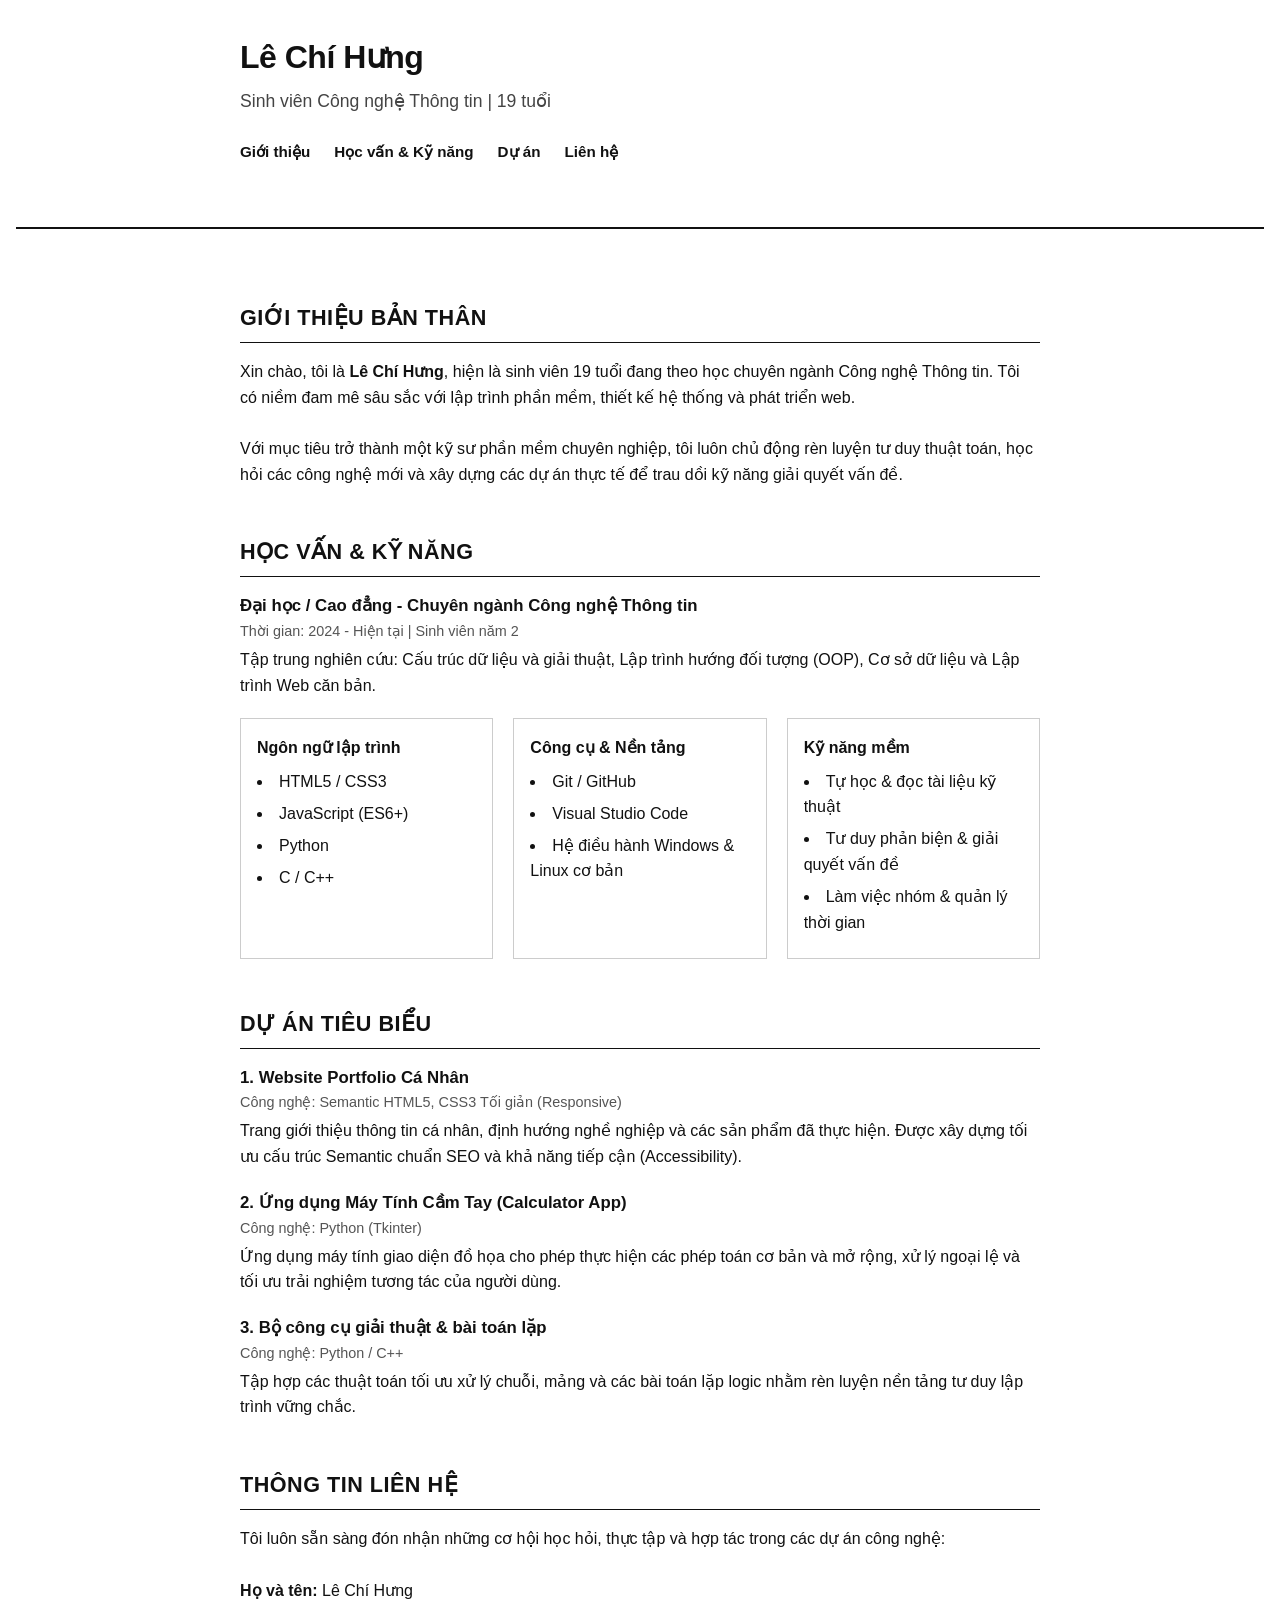
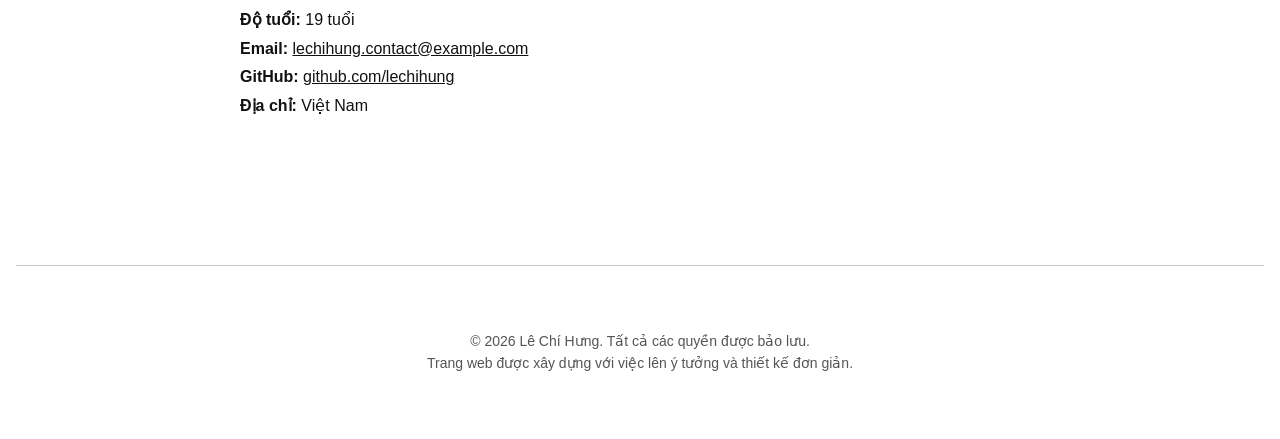
==== commit 38a7e0c1: "Merge pull request #4 from LeChiHung007/feature/Hung_baitap_02 Feature/hung baitap 02" ====
--- a/index.html
+++ b/index.html
@@ -1,133 +1,289 @@
 <!DOCTYPE html>
 <html lang="vi">
 <head>
-    
     <meta charset="UTF-8">
-
     <meta name="viewport" content="width=device-width, initial-scale=1.0">
-
-    <meta name="description" content="Portfolio cá nhân của Front-end Developer - Giới thiệu bản thân, kỹ năng, các dự án tiêu biểu và thông tin liên hệ.">
-
-    <title>Portfolio Cá Nhân | Front-end Developer</title>
+    <meta name="description" content="Portfolio cá nhân của Lê Chí Hưng - Sinh viên Công nghệ thông tin">
+    <title>Lê Chí Hưng | Portfolio</title>
+    <style>
+       
+        * {
+            margin: 0;
+            padding: 0;
+            box-sizing: border-box;
+        }
+
+        body {
+            font-family: -apple-system, BlinkMacSystemFont, "Segoe UI", Roboto, "Helvetica Neue", Arial, sans-serif;
+            background-color: #ffffff;
+            color: #111111;
+            line-height: 1.6;
+            padding: 0 1rem;
+        }
+
+        .container {
+            max-width: 800px;
+            margin: 0 auto;
+            padding: 2rem 0;
+        }
+
+        header {
+            border-bottom: 2px solid #111111;
+            padding-bottom: 1.5rem;
+            margin-bottom: 2.5rem;
+        }
+
+        .site-title {
+            font-size: 2rem;
+            font-weight: 700;
+            letter-spacing: -0.5px;
+            margin-bottom: 0.25rem;
+        }
+
+        .site-subtitle {
+            font-size: 1.1rem;
+            color: #444444;
+            margin-bottom: 1rem;
+        }
+
+        nav ul {
+            display: flex;
+            gap: 1.5rem;
+            list-style: none;
+            padding-top: 0.5rem;
+        }
+
+        nav a {
+            color: #111111;
+            text-decoration: none;
+            font-weight: 600;
+            font-size: 0.95rem;
+            border-bottom: 1px solid transparent;
+            transition: border-color 0.2s ease;
+        }
+
+        nav a:hover,
+        nav a:focus {
+            border-bottom: 1px solid #111111;
+        }
+
+        section {
+            margin-bottom: 3rem;
+        }
+
+        section h2 {
+            font-size: 1.35rem;
+            text-transform: uppercase;
+            letter-spacing: 0.5px;
+            border-bottom: 1px solid #111111;
+            padding-bottom: 0.4rem;
+            margin-bottom: 1rem;
+        }
+
+        ul {
+            list-style-position: inside;
+            margin-top: 0.5rem;
+        }
+
+        li {
+            margin-bottom: 0.4rem;
+        }
+
+        .item-block {
+            margin-bottom: 1.25rem;
+        }
+
+        .item-title {
+            font-weight: 600;
+            font-size: 1.05rem;
+        }
+
+        .item-meta {
+            font-size: 0.9rem;
+            color: #555555;
+            margin-bottom: 0.25rem;
+        }
+
+        .skills-grid {
+            display: grid;
+            grid-template-columns: repeat(auto-fit, minmax(220px, 1fr));
+            gap: 1.25rem;
+            margin-top: 0.75rem;
+        }
+
+        .skill-category {
+            border: 1px solid #cccccc;
+            padding: 1rem;
+        }
+
+        .skill-category h3 {
+            font-size: 1rem;
+            margin-bottom: 0.5rem;
+            font-weight: 600;
+        }
+
+        address {
+            font-style: normal;
+            line-height: 1.8;
+        }
+
+        address a {
+            color: #111111;
+            text-decoration: underline;
+        }
+
+        footer {
+            border-top: 1px solid #cccccc;
+            padding: 2rem 0;
+            text-align: center;
+            font-size: 0.875rem;
+            color: #555555;
+            margin-top: 4rem;
+        }
+
+        @media (max-width: 600px) {
+            nav ul {
+                flex-wrap: wrap;
+                gap: 0.75rem 1.25rem;
+            }
+        }
+    </style>
 </head>
 <body>
 
+ 
     <header>
-        <div class="header-brand">
-            
-            <h1>Phạm Hoàng Nam</h1>
-            <p>Junior Front-end Developer / Web Enthusiast</p>
+        <div class="container">
+            <h1 class="site-title">Lê Chí Hưng</h1>
+            <p class="site-subtitle">Sinh viên Công nghệ Thông tin | 19 tuổi</p>
+
+       
+            <nav aria-label="Điều hướng chính">
+                <ul>
+                    <li><a href="#about">Giới thiệu</a></li>
+                    <li><a href="#education-skills">Học vấn & Kỹ năng</a></li>
+                    <li><a href="#projects">Dự án</a></li>
+                    <li><a href="#contact">Liên hệ</a></li>
+                </ul>
+            </nav>
         </div>
-
-        <nav aria-label="Menu chính">
-            <ul>
-                <li><a href="#about">Giới thiệu</a></li>
-                <li><a href="#skills-projects">Kỹ năng & Dự án</a></li>
-                <li><a href="#contact">Liên hệ</a></li>
-            </ul>
-        </nav>
     </header>
 
-    <main>
-
+  
+    <main class="container">
+
+    
         <section id="about">
             <h2>Giới thiệu bản thân</h2>
-            
-            <figure>
-                <img src="https://via.placeholder.com/150" alt="Ảnh chân dung của Phạm Hoàng Nam">
-                <figcaption>Phạm Hoàng Nam - Lập trình viên Front-end tương lai</figcaption>
-            </figure>
-
             <p>
-                Xin chào! Tôi là một lập trình viên Front-end với niềm đam mê xây dựng giao diện web 
-                hiện đại, trực quan và chuẩn tiếp cận (Web Accessibility). Hiện tại tôi đang tập trung 
-                trau dồi HTML5, CSS3, JavaScript và các công nghệ web nền tảng.
+                Xin chào, tôi là <strong>Lê Chí Hưng</strong>, hiện là sinh viên 19 tuổi đang theo học chuyên ngành 
+                Công nghệ Thông tin. Tôi có niềm đam mê sâu sắc với lập trình phần mềm, thiết kế hệ thống và phát triển web.
             </p>
+            <br>
             <p>
-                Mục tiêu của tôi là tạo ra những trải nghiệm người dùng mượt mà, tối ưu hiệu suất và 
-                tuân thủ các tiêu chuẩn code sạch (Clean Code).
+                Với mục tiêu trở thành một kỹ sư phần mềm chuyên nghiệp, tôi luôn chủ động rèn luyện tư duy thuật toán, 
+                học hỏi các công nghệ mới và xây dựng các dự án thực tế để trau dồi kỹ năng giải quyết vấn đề.
             </p>
         </section>
 
-        <section id="skills-projects">
-            <h2>Kỹ năng & Dự án tiêu biểu</h2>
-
-            <div class="skills-container">
-                <h3>Kỹ năng chuyên môn</h3>
-                <ul>
-                    <li>Semantic HTML5 & Web Accessibility (a11y)</li>
-                    <li>CSS3, Flexbox, CSS Grid & Responsive Design</li>
-                    <li>JavaScript hiện đại (ES6+)</li>
-                    <li>Git & GitHub trong quản lý mã nguồn</li>
-                </ul>
+    
+        <section id="education-skills">
+            <h2>Học vấn & Kỹ năng</h2>
+
+            <div class="item-block">
+                <h3 class="item-title">Đại học / Cao đẳng - Chuyên ngành Công nghệ Thông tin</h3>
+                <p class="item-meta">Thời gian: 2024 - Hiện tại | Sinh viên năm 2</p>
+                <p>Tập trung nghiên cứu: Cấu trúc dữ liệu và giải thuật, Lập trình hướng đối tượng (OOP), Cơ sở dữ liệu và Lập trình Web căn bản.</p>
             </div>
 
-            <div class="projects-container">
-                <h3>Dự án tiêu biểu</h3>
-
-                <article class="project-card">
-                    <h4>Landing Page Doanh Nghiệp</h4>
-                    <p>Trang đích giới thiệu sản phẩm công nghệ với giao diện thân thiện và tốc độ tải trang nhanh.</p>
-                    <p><strong>Công nghệ sử dụng:</strong> HTML5, CSS3 Responsive</p>
-                    <a href="#" target="_blank" rel="noopener noreferrer">Xem Demo</a>
-                    <a href="#" target="_blank" rel="noopener noreferrer">Mã nguồn trên GitHub</a>
-                </article>
-
-                <article class="project-card">
-                    <h4>Trang Portfolio Cá Nhân</h4>
-                    <p>Website portfolio cá nhân xây dựng chuẩn Semantic HTML5, cấu trúc rõ ràng, tối ưu SEO.</p>
-                    <p><strong>Công nghệ sử dụng:</strong> Semantic HTML5, CSS Grid</p>
-                    <a href="#" target="_blank" rel="noopener noreferrer">Xem Demo</a>
-                    <a href="#" target="_blank" rel="noopener noreferrer">Mã nguồn trên GitHub</a>
-                </article>
+            <div class="skills-grid">
+                <div class="skill-category">
+                    <h3>Ngôn ngữ lập trình</h3>
+                    <ul>
+                        <li>HTML5 / CSS3</li>
+                        <li>JavaScript (ES6+)</li>
+                        <li>Python</li>
+                        <li>C / C++</li>
+                    </ul>
+                </div>
+
+                <div class="skill-category">
+                    <h3>Công cụ & Nền tảng</h3>
+                    <ul>
+                        <li>Git / GitHub</li>
+                        <li>Visual Studio Code</li>
+                        <li>Hệ điều hành Windows & Linux cơ bản</li>
+                    </ul>
+                </div>
+
+                <div class="skill-category">
+                    <h3>Kỹ năng mềm</h3>
+                    <ul>
+                        <li>Tự học & đọc tài liệu kỹ thuật</li>
+                        <li>Tư duy phản biện & giải quyết vấn đề</li>
+                        <li>Làm việc nhóm & quản lý thời gian</li>
+                    </ul>
+                </div>
             </div>
         </section>
 
+     
+        <section id="projects">
+            <h2>Dự án tiêu biểu</h2>
+
+          
+            <article class="item-block">
+                <h3 class="item-title">1. Website Portfolio Cá Nhân</h3>
+                <p class="item-meta">Công nghệ: Semantic HTML5, CSS3 Tối giản (Responsive)</p>
+                <p>
+                    Trang giới thiệu thông tin cá nhân, định hướng nghề nghiệp và các sản phẩm đã thực hiện.
+                    Được xây dựng tối ưu cấu trúc Semantic chuẩn SEO và khả năng tiếp cận (Accessibility).
+                </p>
+            </article>
+
+            <article class="item-block">
+                <h3 class="item-title">2. Ứng dụng Máy Tính Cầm Tay (Calculator App)</h3>
+                <p class="item-meta">Công nghệ: Python (Tkinter)</p>
+                <p>
+                    Ứng dụng máy tính giao diện đồ họa cho phép thực hiện các phép toán cơ bản và mở rộng, 
+                    xử lý ngoại lệ và tối ưu trải nghiệm tương tác của người dùng.
+                </p>
+            </article>
+
+            <article class="item-block">
+                <h3 class="item-title">3. Bộ công cụ giải thuật & bài toán lặp</h3>
+                <p class="item-meta">Công nghệ: Python / C++</p>
+                <p>
+                    Tập hợp các thuật toán tối ưu xử lý chuỗi, mảng và các bài toán lặp logic nhằm rèn luyện 
+                    nền tảng tư duy lập trình vững chắc.
+                </p>
+            </article>
+        </section>
+
+     
         <section id="contact">
-            <h2>Liên hệ với tôi</h2>
-            <p>Nếu bạn có câu hỏi hoặc muốn hợp tác, hãy để lại tin nhắn qua biểu mẫu bên dưới:</p>
-
-            <form action="#" method="POST">
-                <div>
-                    <label for="fullName">Họ và tên:</label>
-                    <input type="text" id="fullName" name="fullName" placeholder="Nhập họ và tên..." required>
-                </div>
-
-                <div>
-                    <label for="email">Địa chỉ Email:</label>
-                    <input type="email" id="email" name="email" placeholder="email@example.com" required>
-                </div>
-
-                <div>
-                    <label for="message">Nội dung tin nhắn:</label>
-                    <textarea id="message" name="message" rows="5" placeholder="Để lại lời nhắn của bạn..." required></textarea>
-                </div>
-
-                <button type="submit">Gửi tin nhắn</button>
-            </form>
-
+            <h2>Thông tin liên hệ</h2>
+            <p>Tôi luôn sẵn sàng đón nhận những cơ hội học hỏi, thực tập và hợp tác trong các dự án công nghệ:</p>
+            <br>
+          
             <address>
-                <p>Email: <a href="mailto:phamhoangnam@example.com">phamhoangnam@gmail.com</a></p>
-                <p>Điện thoại: <a href="tel:+84123456789">(+84) 123 456 789</a></p>
-                <p>Địa chỉ: Biên  Hòa, Việt Nam</p>
+                <p><strong>Họ và tên:</strong> Lê Chí Hưng</p>
+                <p><strong>Độ tuổi:</strong> 19 tuổi</p>
+                <p><strong>Email:</strong> <a href="mailto:lechihung.contact@example.com">lechihung.contact@example.com</a></p>
+                <p><strong>GitHub:</strong> <a href="https://github.com" target="_blank" rel="noopener noreferrer">github.com/lechihung</a></p>
+                <p><strong>Địa chỉ:</strong> Việt Nam</p>
             </address>
         </section>
 
     </main>
 
+ 
     <footer>
-        <p>&copy; 2026 Phạm Hoàng Nam. Bản quyền thuộc về tác giả.</p>
-
-        <nav aria-label="Liên kết mạng xã hội">
-            <ul>
-                <li><a href="https://github.com" target="_blank" rel="noopener noreferrer">GitHub</a></li>
-                <li><a href="https://linkedin.com" target="_blank" rel="noopener noreferrer">LinkedIn</a></li>
-                <li><a href="https://twitter.com" target="_blank" rel="noopener noreferrer">Twitter</a></li>
-            </ul>
-        </nav>
-
-        <p><a href="#top">Quay về đầu trang &uarr;</a></p>
+        <div class="container">
+            <p>&copy; 2026 Lê Chí Hưng. Tất cả các quyền được bảo lưu.</p>
+            <p>Trang web được xây dựng với việc lên ý tưởng và thiết kế đơn giản.</p>
+        </div>
     </footer>
 
 </body>
-</html>+</html>
